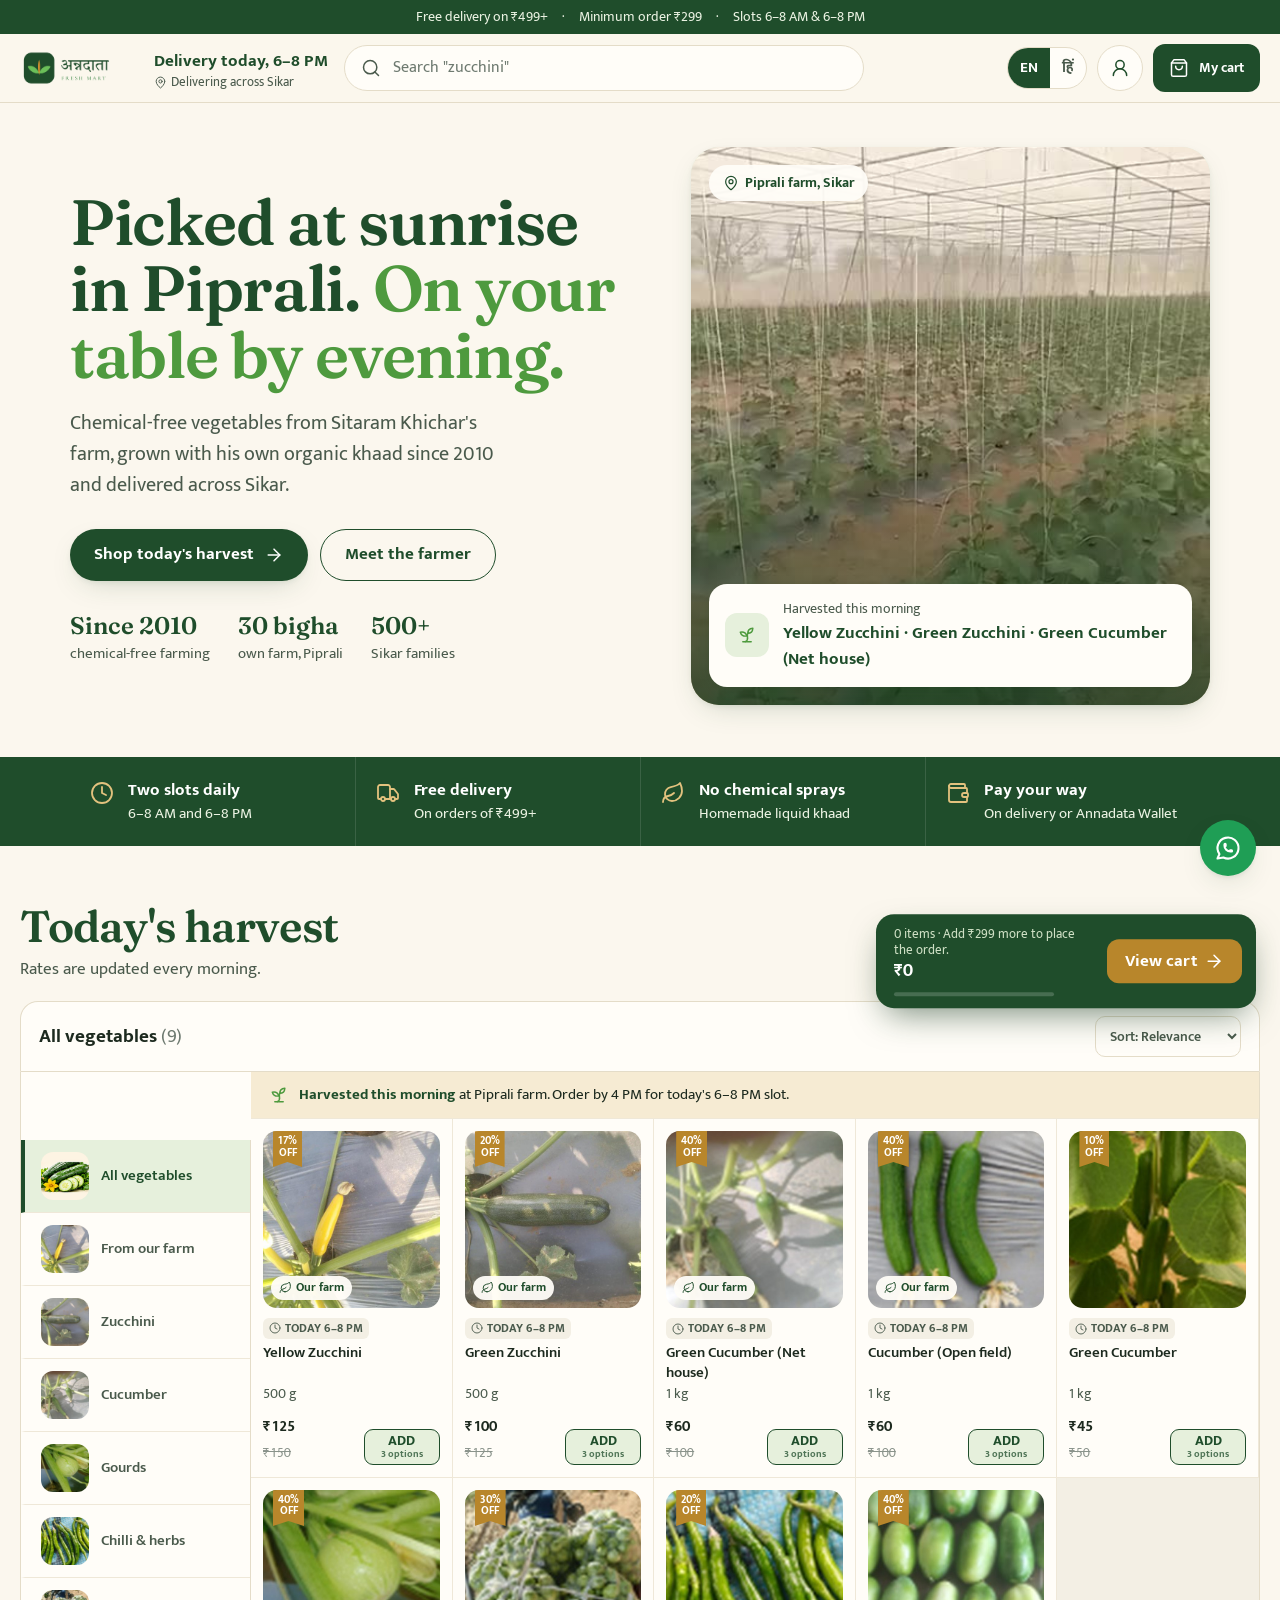
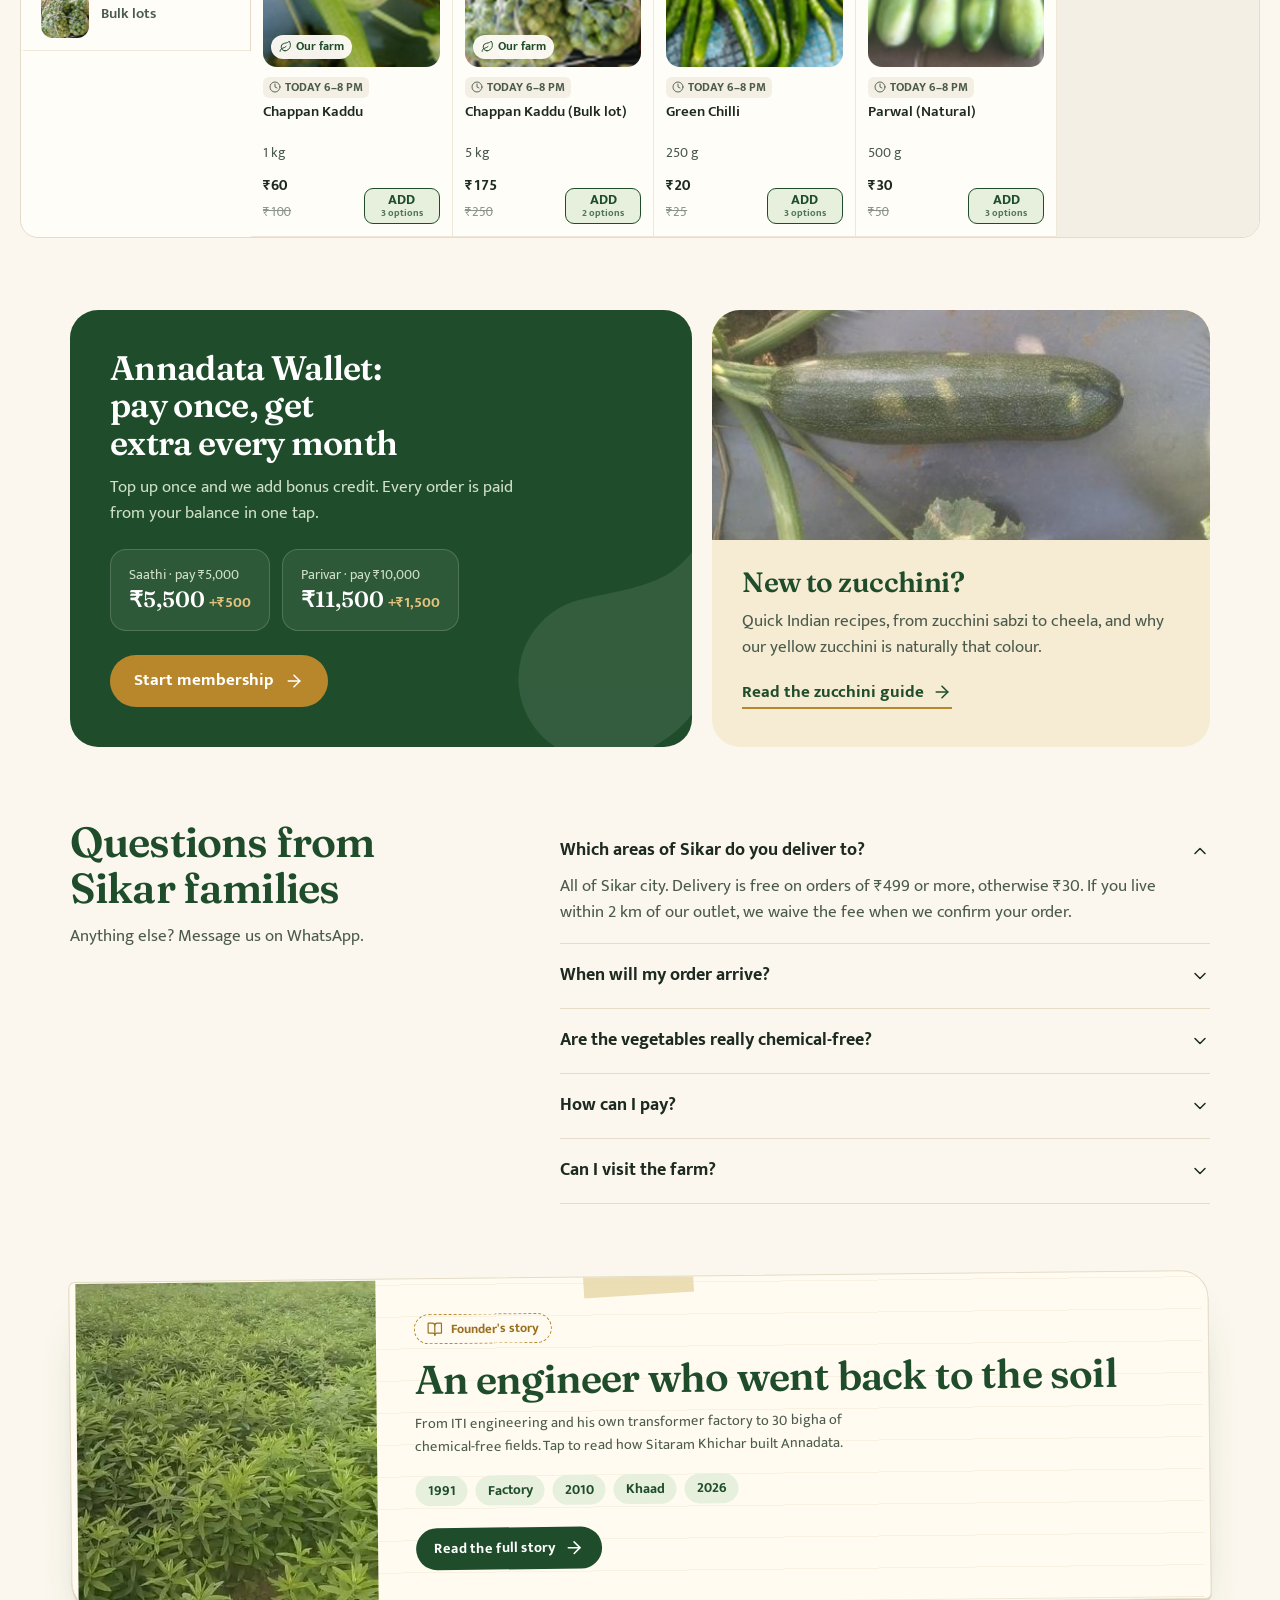
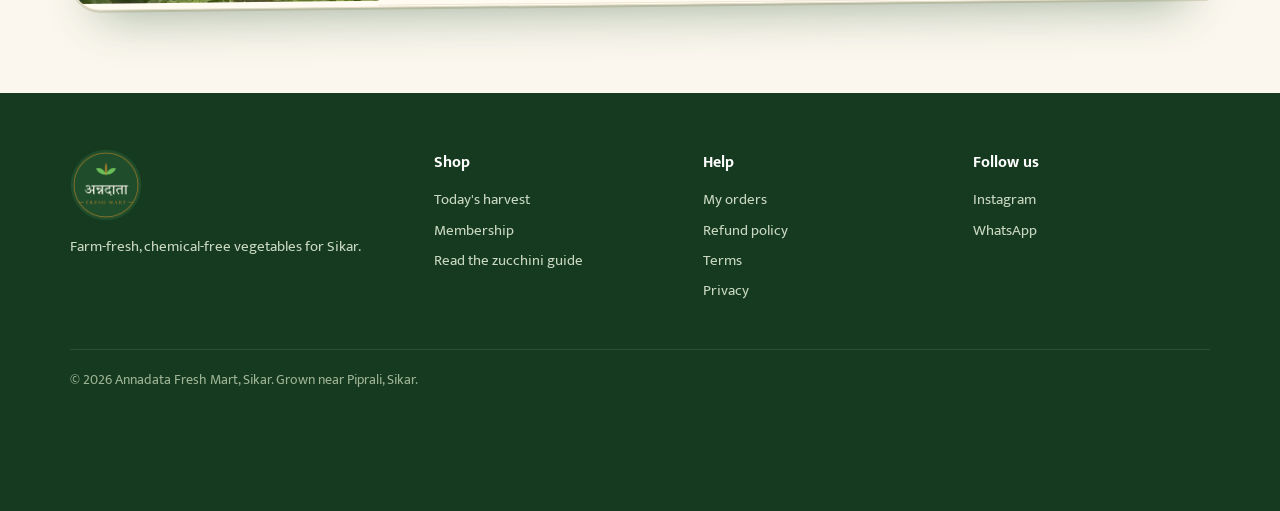
==== index.html @ 2f1b9ed7 "Move website to repo root for GitHub Pages (latest version) Co-Authored-By: Claude Opus 5.5 <noreply" ====
<!doctype html>
<html lang="en">
<head>
<meta charset="utf-8">
<meta name="viewport" content="width=device-width,initial-scale=1,viewport-fit=cover">
<title>Annadata Fresh Mart — Farm-fresh vegetables delivered in Sikar</title>
<meta name="description" content="Chemical-free vegetables from Sitaram Khichar's farm near Piprali, Sikar. Harvested in the morning, delivered to your home in the 6–8 AM or 6–8 PM slot.">
<meta property="og:title" content="Annadata Fresh Mart, Sikar">
<meta property="og:description" content="Farm-fresh, chemical-free vegetables delivered across Sikar.">
<meta property="og:image" content="assets/logo-badge.png">
<link rel="icon" href="assets/icon-192.png">
<link rel="manifest" href="manifest.webmanifest">
<meta name="theme-color" content="#1F4D2B">
<link rel="apple-touch-icon" href="assets/apple-touch-icon.png">
<meta name="apple-mobile-web-app-capable" content="yes">
<meta name="apple-mobile-web-app-title" content="Annadata">
<link rel="preload" href="assets/fonts/mukta-latin-400-normal.woff2" as="font" type="font/woff2" crossorigin>
<link rel="preload" href="assets/fonts/fraunces-latin-600-normal.woff2" as="font" type="font/woff2" crossorigin>
<link rel="stylesheet" href="style.css?v=2">
</head>
<body>
<svg width="0" height="0" style="position:absolute" aria-hidden="true">
  <symbol id="truck" viewBox="0 0 24 24"><path d="M14 18V6a2 2 0 0 0-2-2H4a2 2 0 0 0-2 2v11a1 1 0 0 0 1 1h2"/><path d="M15 18H9"/><path d="M19 18h2a1 1 0 0 0 1-1v-3.65a1 1 0 0 0-.22-.62l-3.48-4.35A1 1 0 0 0 17.52 8H14"/><circle cx="17" cy="18" r="2"/><circle cx="7" cy="18" r="2"/></symbol>
  <symbol id="clock" viewBox="0 0 24 24"><circle cx="12" cy="12" r="10"/><path d="M12 6v6l4 2"/></symbol>
  <symbol id="leaf" viewBox="0 0 24 24"><path d="M11 20A7 7 0 0 1 9.8 6.1C15.5 5 17 4.48 19 2c1 2 2 4.18 2 8 0 5.5-4.78 10-10 10Z"/><path d="M2 21c0-3 1.85-5.36 5.08-6C9.5 14.52 12 13 13 12"/></symbol>
  <symbol id="search" viewBox="0 0 24 24"><circle cx="11" cy="11" r="8"/><path d="m21 21-4.3-4.3"/></symbol>
  <symbol id="user" viewBox="0 0 24 24"><circle cx="12" cy="8" r="5"/><path d="M20 21a8 8 0 0 0-16 0"/></symbol>
  <symbol id="bag" viewBox="0 0 24 24"><path d="M6 2 3 6v14a2 2 0 0 0 2 2h14a2 2 0 0 0 2-2V6l-3-4Z"/><path d="M3 6h18"/><path d="M16 10a4 4 0 0 1-8 0"/></symbol>
  <symbol id="pin" viewBox="0 0 24 24"><path d="M20 10c0 4.99-5.54 10.19-7.4 11.8a1 1 0 0 1-1.2 0C9.54 20.19 4 14.99 4 10a8 8 0 0 1 16 0"/><circle cx="12" cy="10" r="3"/></symbol>
  <symbol id="arrow" viewBox="0 0 24 24"><path d="M5 12h14"/><path d="m12 5 7 7-7 7"/></symbol>
  <symbol id="back" viewBox="0 0 24 24"><path d="m15 18-6-6 6-6"/></symbol>
  <symbol id="wallet" viewBox="0 0 24 24"><path d="M19 7V4a1 1 0 0 0-1-1H5a2 2 0 0 0 0 4h15a1 1 0 0 1 1 1v4h-3a2 2 0 0 0 0 4h3a1 1 0 0 0 1-1v-2a1 1 0 0 0-1-1"/><path d="M3 5v14a2 2 0 0 0 2 2h15a1 1 0 0 0 1-1v-4"/></symbol>
  <symbol id="sprout" viewBox="0 0 24 24"><path d="M7 20h10"/><path d="M10 20c5.5-2.5.8-6.4 3-10"/><path d="M9.5 9.4c1.1.8 1.8 2.2 2.3 3.7-2 .4-3.5.4-4.8-.3-1.2-.6-2.3-1.9-3-4.2 2.8-.5 4.4 0 5.5.8z"/><path d="M14.1 6a7 7 0 0 0-1.1 4c1.9-.1 3.3-.6 4.3-1.4 1-1 1.6-2.3 1.7-4.6-2.7.1-4 1-4.9 2z"/></symbol>
  <symbol id="wa" viewBox="0 0 24 24"><path d="M3 21l1.65-3.8a9 9 0 1 1 3.4 2.9L3 21"/><path d="M9 10a.5.5 0 0 0 1 0V9a.5.5 0 0 0-1 0v1a5 5 0 0 0 5 5h1a.5.5 0 0 0 0-1h-1a.5.5 0 0 0 0 1"/></symbol>
  <symbol id="chev" viewBox="0 0 24 24"><path d="m6 9 6 6 6-6"/></symbol>
  <symbol id="x" viewBox="0 0 24 24"><path d="M18 6 6 18"/><path d="m6 6 12 12"/></symbol>
  <symbol id="check" viewBox="0 0 24 24"><path d="M20 6 9 17l-5-5"/></symbol>
  <symbol id="gift" viewBox="0 0 24 24"><rect x="3" y="8" width="18" height="4" rx="1"/><path d="M12 8v13"/><path d="M19 12v7a2 2 0 0 1-2 2H7a2 2 0 0 1-2-2v-7"/><path d="M7.5 8a2.5 2.5 0 0 1 0-5A4.8 8 0 0 1 12 8a4.8 8 0 0 1 4.5-5 2.5 2.5 0 0 1 0 5"/></symbol>
  <symbol id="download" viewBox="0 0 24 24"><path d="M12 15V3"/><path d="M21 15v4a2 2 0 0 1-2 2H5a2 2 0 0 1-2-2v-4"/><path d="m7 10 5 5 5-5"/></symbol>
  <symbol id="book" viewBox="0 0 24 24"><path d="M12 7v14"/><path d="M3 18a1 1 0 0 1-1-1V4a1 1 0 0 1 1-1h5a4 4 0 0 1 4 4 4 4 0 0 1 4-4h5a1 1 0 0 1 1 1v13a1 1 0 0 1-1 1h-6a3 3 0 0 0-3 3 3 3 0 0 0-3-3z"/></symbol>
  <symbol id="mail" viewBox="0 0 24 24"><rect x="2" y="4" width="20" height="16" rx="2"/><path d="m22 7-8.97 5.7a1.94 1.94 0 0 1-2.06 0L2 7"/></symbol>
</svg>

<div class="top"><div class="wrap"><span data-t="topFree"></span><span class="hide-m">·</span><span class="hide-m" data-t="topMin"></span><span>·</span><span data-t="topSlots"></span></div></div>

<header class="hdr"><div class="wrap">
  <a class="logo" href="#top" aria-label="Annadata Fresh Mart home"><img src="assets/logo-h.png" alt="Annadata Fresh Mart" width="118" height="42"></a>
  <div class="del"><b id="nextSlot">&nbsp;</b><small><svg class="i" style="width:13px;height:13px"><use href="#pin"/></svg><span data-t="city"></span></small></div>
  <label class="search"><svg class="i"><use href="#search"/></svg><span class="sr" data-t="searchLabel"></span><input type="search" class="q-in" data-ph="searchPh" autocomplete="off"></label>
  <div class="hd-r">
    <button class="install" id="installBtn" type="button"><svg class="i" style="width:16px;height:16px"><use href="#download"/></svg><span data-t="install"></span></button>
    <div class="lang" role="group" aria-label="Language"><button type="button" data-lang="en" aria-pressed="true">EN</button><button type="button" data-lang="hi" aria-pressed="false">हिं</button></div>
    <button class="ic" type="button" id="accBtn" aria-label="My account"><svg class="i"><use href="#user"/></svg><span class="dot" id="accDot" hidden></span></button>
    <button class="cartbtn" type="button" data-open-cart><svg class="i"><use href="#bag"/></svg><span id="cartBtnTxt"></span></button>
  </div>
</div>
<div class="msearch"><label class="search"><svg class="i"><use href="#search"/></svg><span class="sr" data-t="searchLabel"></span><input type="search" class="q-in" data-ph="searchPh" autocomplete="off"></label></div>
</header>

<main id="top">
<section class="hero"><div class="wrap">
  <div>
    <h1 data-t-html="heroTitle"></h1>
    <p class="lead" data-t="heroLead"></p>
    <div class="cta">
      <a class="btn btn-p" href="#shop"><span data-t="heroShop"></span><svg class="i"><use href="#arrow"/></svg></a>
      <button class="btn btn-o" type="button" data-open-story data-t="heroFarmer"></button>
    </div>
    <div class="facts">
      <div><b data-t="f1b"></b><span data-t="f1"></span></div>
      <div><b data-t="f2b"></b><span data-t="f2"></span></div>
      <div><b data-t="f3b"></b><span data-t="f3"></span></div>
    </div>
  </div>
  <div class="photo">
    <img src="assets/clip-polyhouse.jpg" alt="Cucumber net house at the Annadata farm near Piprali" width="480" height="858" fetchpriority="high">
    <span class="pin"><svg class="i" style="width:16px;height:16px"><use href="#pin"/></svg><span data-t="farmPin"></span></span>
    <div class="harvest"><span class="hd"><svg class="i"><use href="#sprout"/></svg></span><div><small data-t="harvestSmall"></small><strong id="harvestList"></strong></div></div>
  </div>
</div></section>

<section class="band" aria-label="Delivery promise"><div class="wrap">
  <div class="b"><svg class="i"><use href="#clock"/></svg><span><b data-t="b1b"></b><span data-t="b1"></span></span></div>
  <div class="b"><svg class="i"><use href="#truck"/></svg><span><b data-t="b2b"></b><span data-t="b2"></span></span></div>
  <div class="b"><svg class="i"><use href="#leaf"/></svg><span><b data-t="b3b"></b><span data-t="b3"></span></span></div>
  <div class="b"><svg class="i"><use href="#wallet"/></svg><span><b data-t="b4b"></b><span data-t="b4"></span></span></div>
</div></section>

<section class="shop" id="shop"><div class="shopw">
  <div class="sh-head"><div><h2 data-t="shopTitle"></h2><p data-t="shopSub"></p></div></div>
  <div class="bc"><h3><span id="catTitle" style="color:var(--ink);font-weight:700"></span> <span id="catCount"></span></h3>
    <select class="sortsel" id="sortSel" aria-label="Sort"><option value="rel" data-t="sortRel"></option><option value="low" data-t="sortLow"></option><option value="high" data-t="sortHigh"></option><option value="off" data-t="sortOff"></option></select></div>
  <div class="layout">
    <nav class="side" id="cats" aria-label="Categories"></nav>
    <div class="pgrid" id="grid" aria-live="polite"></div>
  </div>
</div></section>

<section class="duo"><div class="wrap">
  <div class="mem" id="membership">
    <svg class="leafbg" viewBox="0 0 24 24" fill="#fff" aria-hidden="true"><path d="M11 20A7 7 0 0 1 9.8 6.1C15.5 5 17 4.48 19 2c1 2 2 4.18 2 8 0 5.5-4.78 10-10 10Z"/></svg>
    <h2 data-t="memTitle"></h2>
    <p data-t="memText"></p>
    <div class="plans">
      <div class="plan"><small data-t="p1s"></small><b class="num">₹5,500</b> <em>+₹500</em></div>
      <div class="plan"><small data-t="p2s"></small><b class="num">₹11,500</b> <em>+₹1,500</em></div>
    </div>
    <button class="btn btn-g" type="button" data-open-member><span data-t="memBtn"></span><svg class="i"><use href="#arrow"/></svg></button>
  </div>
  <div class="guide">
    <img src="assets/zucchini-green.jpg" alt="" loading="lazy" width="480" height="480">
    <div><h2 data-t="gTitle"></h2><p data-t="gText"></p><a class="lnk" href="zucchini.html"><span data-t="gLink"></span><svg class="i"><use href="#arrow"/></svg></a></div>
  </div>
</div></section>

<section class="faq"><div class="wrap">
  <div><h2 data-t="faqTitle"></h2><p class="lead" data-t="faqSub"></p></div>
  <div id="faqList"></div>
</div></section>

<section class="founder"><div class="wrap">
  <button class="pamph" type="button" data-open-story aria-label="Read the story of Sitaram Khichar">
    <span class="tape" aria-hidden="true"></span>
    <span class="ph"><img src="assets/clip-field.jpg" alt="" loading="lazy" width="480" height="860"></span>
    <span class="tx">
      <span class="stamp"><svg class="i" style="width:16px;height:16px"><use href="#book"/></svg><span data-t="pStamp"></span></span>
      <h2 data-t="pTitle"></h2>
      <p data-t="pText"></p>
      <span class="yrs"><span>1991</span><span data-t="pY2"></span><span>2010</span><span data-t="pY4"></span><span>2026</span></span>
      <span class="tap"><span data-t="pTap"></span><svg class="i"><use href="#arrow"/></svg></span>
    </span>
  </button>
</div></section>
</main>

<footer><div class="wrap">
  <div class="fb"><img src="assets/logo-badge.png" alt="Annadata Fresh Mart" loading="lazy" width="72" height="72"><p data-t="footTag"></p></div>
  <div><h4 data-t="fShop"></h4><ul><li><a href="#shop" data-t="fHarvest"></a></li><li><a href="#" data-open-member data-t="fMember"></a></li><li><a href="zucchini.html" data-t="gLink"></a></li></ul></div>
  <div><h4 data-t="fHelp"></h4><ul><li><a href="#" data-open-orders data-t="fOrders"></a></li><li><a href="refund.html" data-t="fRefund"></a></li><li><a href="terms.html" data-t="fTerms"></a></li><li><a href="privacy.html" data-t="fPrivacy"></a></li></ul></div>
  <div><h4 data-t="fFollow"></h4><ul id="socialList"></ul></div>
  <p class="copy">© 2026 Annadata Fresh Mart, Sikar. <span data-t="fCopy"></span></p>
</div></footer>

<a class="wa" id="waFab" href="#" target="_blank" rel="noopener" aria-label="WhatsApp us"><svg class="i" style="width:28px;height:28px"><use href="#wa"/></svg></a>
<div class="mbar" id="mbar"><div style="min-width:0"><small id="mbarSmall"></small><b class="num" id="mbarTotal"></b><div class="prog"><i id="mbarProg"></i></div></div><button class="go" type="button" data-open-cart><span data-t="viewCart"></span><svg class="i"><use href="#arrow"/></svg></button></div>

<div class="ov" id="ov"></div>

<aside class="drawer" id="cartDrawer" aria-hidden="true" aria-labelledby="cartTitle" role="dialog">
  <div class="dh"><button class="x" type="button" id="cartBack" hidden aria-label="Back"><svg class="i"><use href="#back"/></svg></button><h3 id="cartTitle"></h3><button class="x" type="button" data-close aria-label="Close"><svg class="i"><use href="#x"/></svg></button></div>
  <div class="db" id="cartBody"></div>
  <div class="df" id="cartFoot"></div>
</aside>

<aside class="drawer" id="accDrawer" aria-hidden="true" aria-labelledby="accTitle" role="dialog">
  <div class="dh"><h3 id="accTitle" data-t="myAccount"></h3><button class="x" type="button" data-close aria-label="Close"><svg class="i"><use href="#x"/></svg></button></div>
  <div class="db" id="accBody"></div>
</aside>

<div class="sheet" id="optSheet" role="dialog" aria-modal="true" aria-labelledby="optTitle"><button class="x" type="button" data-close aria-label="Close"><svg class="i"><use href="#x"/></svg></button><h4 id="optTitle"></h4><p class="sub" id="optSub"></p><div id="optList"></div></div>

<div class="modal" id="loginModal" role="dialog" aria-modal="true" aria-labelledby="loginTitle"><div class="card">
  <button class="x" type="button" data-close aria-label="Close"><svg class="i"><use href="#x"/></svg></button>
  <div id="loginBody"></div>
</div></div>

<section class="story" id="story" aria-hidden="true" role="dialog" aria-label="Story of Sitaram Khichar">
  <div class="story-top"><img src="assets/logo-h.png" alt="Annadata Fresh Mart"><button class="x" type="button" data-close-story aria-label="Close story"><svg class="i"><use href="#x"/></svg></button></div>
  <div class="story-hero">
    <video id="storyVid" muted loop playsinline preload="none" poster="assets/clip-field.jpg"><source src="assets/clip-field.mp4" type="video/mp4"></video>
    <div class="cap"><h2 data-t="sTitle"></h2><p data-t="sLead"></p></div>
  </div>
  <div class="story-body">
    <p data-t="sIntro"></p>
    <ol class="tl" id="timeline"></ol>
    <div class="story-gal"><img src="assets/clip-polyhouse.jpg" alt="Net house with cucumber vines" loading="lazy"><img src="assets/clip-seedlings.jpg" alt="Seedlings at the farm" loading="lazy"></div>
    <div class="cta"><button class="btn btn-p" type="button" data-close-story data-goto-shop><span data-t="sShop"></span><svg class="i"><use href="#arrow"/></svg></button><a class="btn btn-o" id="mapLink" href="#" target="_blank" rel="noopener" data-t="sMap"></a></div>
  </div>
</section>

<div class="toast" id="toast" role="status" aria-live="polite"></div>

<script src="assets/supabase.js"></script>
<script src="config.js?v=2"></script>
<script src="app.js?v=2"></script>
<script>if("serviceWorker" in navigator){addEventListener("load",()=>navigator.serviceWorker.register("sw.js").catch(()=>{}))}</script>
</body>
</html>
---- style.css ----
/* Annadata Fresh Mart — site styles */
@font-face{font-family:Fraunces;font-weight:500;font-display:swap;src:url(assets/fonts/fraunces-latin-500-normal.woff2) format("woff2")}
@font-face{font-family:Fraunces;font-weight:600;font-display:swap;src:url(assets/fonts/fraunces-latin-600-normal.woff2) format("woff2")}
@font-face{font-family:Mukta;font-weight:400;font-display:swap;src:url(assets/fonts/mukta-latin-400-normal.woff2) format("woff2")}
@font-face{font-family:Mukta;font-weight:600;font-display:swap;src:url(assets/fonts/mukta-latin-600-normal.woff2) format("woff2")}
@font-face{font-family:Mukta;font-weight:700;font-display:swap;src:url(assets/fonts/mukta-latin-700-normal.woff2) format("woff2")}
@font-face{font-family:Mukta;font-weight:400;font-display:swap;src:url(assets/fonts/mukta-devanagari-400-normal.woff2) format("woff2");unicode-range:U+0900-097F,U+1CD0-1CF9,U+200C-200D,U+20A8,U+20B9,U+25CC,U+A830-A839,U+A8E0-A8FF}
@font-face{font-family:Mukta;font-weight:600;font-display:swap;src:url(assets/fonts/mukta-devanagari-600-normal.woff2) format("woff2");unicode-range:U+0900-097F,U+1CD0-1CF9,U+200C-200D,U+20A8,U+20B9,U+25CC,U+A830-A839,U+A8E0-A8FF}
@font-face{font-family:Mukta;font-weight:700;font-display:swap;src:url(assets/fonts/mukta-devanagari-700-normal.woff2) format("woff2");unicode-range:U+0900-097F,U+1CD0-1CF9,U+200C-200D,U+20A8,U+20B9,U+25CC,U+A830-A839,U+A8E0-A8FF}

:root{
  --forest:#1F4D2B;--forest-2:#163a20;--leaf:#4E9A3E;--leaf-soft:#E6F0DC;
  --gold:#B8862B;--gold-d:#9A6F1F;--gold-soft:#F6EBD3;--cream:#FBF7EE;--paper:#FFFDF8;--sand:#F3EFE4;
  --ink:#1D2A1F;--ink-2:#4A5A4C;--ink-3:#6E7A70;--line:#E4DCC8;--line-2:#EFE8D8;--red:#B23A2A;
  --r:18px;--sh:0 10px 30px -12px rgba(31,77,43,.25),0 2px 6px -2px rgba(31,77,43,.12);
  --ease:cubic-bezier(.2,.8,.2,1);--hdr:68px;
}
*{box-sizing:border-box;margin:0}
html{scroll-behavior:smooth;-webkit-text-size-adjust:100%}
body{font:400 17px/1.55 Mukta,system-ui,sans-serif;color:var(--ink);background:var(--cream);-webkit-font-smoothing:antialiased;overflow-x:hidden}
body.lock{overflow:hidden}
::selection{background:var(--gold-soft);color:var(--forest)}
img,video{display:block;max-width:100%}
a{color:inherit;text-decoration:none}
button{font:inherit;cursor:pointer;border:0;background:none;color:inherit}
button:disabled{cursor:not-allowed}
input,textarea{font:inherit;color:inherit}
:focus-visible{outline:3px solid var(--gold);outline-offset:3px;border-radius:8px}
.wrap{max-width:1180px;margin:0 auto;padding:0 20px}
h1,h2,h3{font-family:Fraunces,Georgia,serif;font-weight:600;color:var(--forest);letter-spacing:-.02em;text-wrap:balance}
svg.i{width:20px;height:20px;stroke:currentColor;fill:none;stroke-width:1.8;stroke-linecap:round;stroke-linejoin:round;flex:none}
[hidden]{display:none!important}
.sr{position:absolute;width:1px;height:1px;overflow:hidden;clip:rect(0 0 0 0);white-space:nowrap}
.num{font-variant-numeric:tabular-nums}

/* ---------- buttons ---------- */
.btn{display:inline-flex;align-items:center;justify-content:center;gap:10px;min-height:52px;padding:0 24px;border-radius:999px;font-weight:700;font-size:16.5px;transition:transform .2s var(--ease),box-shadow .2s,background .2s}
.btn:hover{transform:translateY(-1px)}
.btn:active{transform:translateY(0) scale(.98)}
.btn-p{background:var(--forest);color:#fff;box-shadow:var(--sh)}
.btn-p:hover{background:var(--forest-2)}
.btn-g{background:var(--gold);color:#fff}
.btn-g:hover{background:var(--gold-d)}
.btn-o{border:1.5px solid var(--forest);color:var(--forest);background:transparent}
.btn-w{background:#fff;color:var(--forest);border:1px solid var(--line)}
.btn-block{width:100%}
.btn[disabled]{opacity:.55;transform:none}
.btn .spin{width:18px;height:18px;border:2.5px solid currentColor;border-right-color:transparent;border-radius:50%;animation:spin .7s linear infinite}
@keyframes spin{to{transform:rotate(360deg)}}

/* ---------- top strip & header ---------- */
.top{background:var(--forest);color:#EAF2E2;font-size:14px}
.top .wrap{display:flex;gap:14px;justify-content:center;align-items:center;min-height:34px;text-align:center}
.top b{color:#fff;font-weight:700}
header.hdr{position:sticky;top:0;z-index:30;background:rgba(251,247,238,.95);backdrop-filter:saturate(1.2) blur(10px);-webkit-backdrop-filter:blur(10px);border-bottom:1px solid var(--line)}
.hdr .wrap{max-width:1280px;display:flex;align-items:center;gap:16px;height:var(--hdr)}
.logo img{height:42px;width:auto}
.del{line-height:1.15;min-width:0}
.del b{display:block;font:700 17px Mukta;color:var(--forest);white-space:nowrap}
.del small{color:var(--ink-2);font-size:13px;display:flex;align-items:center;gap:4px;white-space:nowrap}
.search{flex:1;display:flex;align-items:center;gap:10px;height:46px;padding:0 16px;border-radius:999px;background:var(--paper);border:1px solid var(--line);color:var(--ink-2);max-width:520px;transition:border-color .2s,box-shadow .2s}
.search:focus-within{border-color:var(--forest);box-shadow:0 0 0 3px rgba(31,77,43,.12)}
.search input{flex:1;border:0;background:transparent;outline:0;font-size:16px;min-width:0;color:var(--ink)}
.search input::placeholder{color:var(--ink-3)}
.hd-r{margin-left:auto;display:flex;gap:10px;align-items:center}
.lang{display:flex;border:1px solid var(--line);border-radius:999px;overflow:hidden;font-weight:700;font-size:15px;background:var(--paper)}
.lang button{padding:8px 12px;color:var(--ink-2)}
.lang button[aria-pressed=true]{background:var(--forest);color:#fff}
.ic{width:46px;height:46px;border-radius:999px;display:grid;place-items:center;border:1px solid var(--line);background:var(--paper);color:var(--forest);position:relative;flex:none}
.ic .dot{position:absolute;top:6px;right:6px;width:10px;height:10px;border-radius:9px;background:var(--leaf);border:2px solid var(--paper)}
.cartbtn{display:flex;align-items:center;gap:10px;height:48px;padding:0 16px;border-radius:12px;background:var(--forest);color:#fff;font-weight:700;line-height:1.1;font-size:14px;transition:background .2s}
.cartbtn:hover{background:var(--forest-2)}
.cartbtn small{display:block;font-weight:600;font-size:13px;opacity:.85}
.install{display:none;height:40px;padding:0 14px;border-radius:999px;border:1.5px solid var(--forest);color:var(--forest);font-weight:700;font-size:14px;white-space:nowrap}
.install.show{display:inline-flex;align-items:center;gap:6px}
.msearch{display:none}

/* ---------- hero ---------- */
.hero{padding:44px 0 52px}
.hero .wrap{display:grid;grid-template-columns:1.05fr .95fr;gap:48px;align-items:center}
.hero h1{font-size:clamp(38px,5.2vw,64px);line-height:1.04}
.hero h1 em{font-style:normal;color:var(--leaf)}
.hero .lead{font-size:20px;color:var(--ink-2);margin:20px 0 28px;max-width:36ch}
.cta{display:flex;gap:12px;flex-wrap:wrap}
.facts{display:flex;gap:28px;margin-top:32px;flex-wrap:wrap}
.facts div{font-size:15px;color:var(--ink-2);line-height:1.3}
.facts b{display:block;font:600 24px/1.1 Fraunces,serif;color:var(--forest);margin-bottom:4px}
.photo{position:relative;border-radius:28px;overflow:hidden;aspect-ratio:4/4.3;box-shadow:var(--sh);background:var(--leaf-soft)}
.photo img,.photo video{width:100%;height:100%;object-fit:cover}
.photo::after{content:"";position:absolute;inset:0;background:linear-gradient(180deg,transparent 45%,rgba(22,58,32,.72));pointer-events:none}
.harvest{position:absolute;left:18px;right:18px;bottom:18px;z-index:2;background:var(--paper);border-radius:var(--r);padding:14px 16px;display:flex;gap:14px;align-items:center;box-shadow:var(--sh)}
.harvest .hd{width:44px;height:44px;border-radius:12px;background:var(--leaf-soft);display:grid;place-items:center;color:var(--leaf);flex:none}
.harvest small{display:block;color:var(--ink-2);font-size:14px}
.harvest strong{font-size:17px;color:var(--forest);line-height:1.3}
.pin{position:absolute;top:18px;left:18px;z-index:2;display:flex;align-items:center;gap:6px;background:rgba(255,253,248,.94);border-radius:999px;padding:7px 14px;font-weight:700;font-size:14px;color:var(--forest)}

/* ---------- promise band ---------- */
.band{background:var(--forest);color:#EAF2E2}
.band .wrap{display:grid;grid-template-columns:repeat(4,1fr)}
.band .b{padding:22px 20px;display:flex;gap:14px;align-items:flex-start;border-left:1px solid rgba(255,255,255,.12);font-size:15px;line-height:1.35}
.band .b:first-child{border-left:0}
.band b{display:block;color:#fff;font-size:17px;margin-bottom:2px}
.band svg{color:#E3C27E;width:24px;height:24px;margin-top:2px}

/* ---------- shop (Blinkit-style) ---------- */
.shop{padding:56px 0 64px}
.shopw{max-width:1280px;margin:0 auto;padding:0 20px}
.sh-head{display:flex;align-items:end;justify-content:space-between;gap:16px;margin-bottom:18px}
.sh-head h2{font-size:clamp(30px,3.6vw,44px);line-height:1.1}
.sh-head p{color:var(--ink-2);margin-top:6px}
.bc{display:flex;align-items:center;justify-content:space-between;padding:14px 18px;border:1px solid var(--line);border-bottom:0;border-radius:18px 18px 0 0;background:var(--paper)}
.bc h3{font:700 19px Mukta;color:var(--ink);letter-spacing:0}
.bc h3 span{color:var(--ink-3);font-weight:400}
.sortsel{border:1px solid var(--line);border-radius:10px;padding:7px 10px;font:600 14px Mukta;color:var(--ink-2);background:var(--paper)}
.layout{display:grid;grid-template-columns:230px 1fr;background:var(--paper);border:1px solid var(--line);border-radius:0 0 18px 18px;overflow:hidden}
.side{border-right:1px solid var(--line);position:sticky;top:var(--hdr);align-self:start;max-height:calc(100vh - var(--hdr));overflow:auto;scrollbar-width:thin}
.cat{display:flex;align-items:center;gap:12px;padding:12px 16px;border-left:4px solid transparent;font-size:15px;color:var(--ink-2);font-weight:600;border-bottom:1px solid var(--line-2);width:100%;text-align:left;transition:background .2s}
.cat:hover{background:#F8F4EA}
.cat img{width:48px;height:48px;border-radius:12px;object-fit:cover;background:var(--leaf-soft);flex:none}
.cat[aria-current=true]{background:var(--leaf-soft);border-left-color:var(--forest);color:var(--forest)}
.pgrid{display:grid;grid-template-columns:repeat(5,minmax(0,1fr));align-content:start;background:var(--sand);min-height:420px}
.note{grid-column:1/-1;background:var(--gold-soft);padding:12px 18px;font-size:14.5px;color:var(--ink);display:flex;gap:10px;align-items:center;border-bottom:1px solid var(--line-2)}
.note b{color:var(--forest)}
.pc{background:var(--paper);border-right:1px solid var(--line-2);border-bottom:1px solid var(--line-2);padding:12px;display:flex;flex-direction:column;position:relative;min-width:0}
.pc .pim{position:relative;aspect-ratio:1/1;border-radius:14px;overflow:hidden;background:var(--sand)}
.pc .pim img{width:100%;height:100%;object-fit:cover;transition:transform .5s var(--ease)}
.pc:hover .pim img{transform:scale(1.04)}
.rib{position:absolute;top:0;left:10px;background:var(--gold);color:#fff;font:800 11px/1.05 Mukta;text-align:center;padding:5px 5px 8px;clip-path:polygon(0 0,100% 0,100% 100%,50% 86%,0 100%)}
.farm{position:absolute;bottom:8px;left:8px;background:rgba(255,253,248,.95);color:var(--forest);font-weight:700;font-size:11.5px;padding:3px 8px;border-radius:99px;display:flex;align-items:center;gap:4px}
.farm svg{width:13px;height:13px}
.eta{display:inline-flex;align-items:center;gap:4px;margin:10px 0 4px;background:var(--sand);border-radius:6px;padding:2px 6px;font-size:11.5px;font-weight:700;color:var(--ink-2);align-self:flex-start;text-transform:uppercase}
.eta svg{width:12px;height:12px}
.pc h4{font:600 15px/1.3 Mukta;color:var(--ink);min-height:39px;display:-webkit-box;-webkit-line-clamp:2;-webkit-box-orient:vertical;overflow:hidden}
.pc .q{font-size:13.5px;color:var(--ink-2);margin:2px 0 10px}
.pf{display:flex;align-items:end;justify-content:space-between;gap:6px;margin-top:auto}
.pf b{display:block;font-size:15px;color:var(--ink)}
.pf s{font-size:13px;color:#8A938B}
.addb{min-width:76px;min-height:36px;padding:3px 6px;border:1.5px solid var(--forest);color:var(--forest);background:var(--leaf-soft);border-radius:9px;font-weight:800;font-size:14px;display:flex;flex-direction:column;align-items:center;justify-content:center;line-height:1.05;transition:background .15s,transform .15s}
.addb:hover{background:#d8e8cb}
.addb:active{transform:scale(.96)}
.addb small{font-size:10px;font-weight:700;opacity:.75}
.stp{min-width:76px;height:36px;border-radius:9px;background:var(--forest);color:#fff;font-weight:800;display:flex;align-items:center;justify-content:space-between;font-size:15px;overflow:hidden}
.stp button{width:26px;height:36px;font-size:18px;color:#fff;display:grid;place-items:center}
.stp button:hover{background:rgba(255,255,255,.12)}
.stp span{min-width:18px;text-align:center}
.pc.so{opacity:.6}
.pc.so .addb{border-color:#CFC8B6;color:var(--ink-2);background:var(--sand)}
.empty-s{grid-column:1/-1;padding:60px 20px;text-align:center;color:var(--ink-2);background:var(--paper)}
.skel .pim,.skel h4,.skel .q{background:linear-gradient(90deg,#efe9dc,#f7f3ea,#efe9dc);background-size:200% 100%;animation:sk 1.2s infinite;border-radius:8px;color:transparent}
@keyframes sk{to{background-position:-200% 0}}

/* ---------- wallet + guide ---------- */
.duo{padding:8px 0 72px}
.duo .wrap{display:grid;grid-template-columns:1.25fr 1fr;gap:20px}
.mem{background:var(--forest);color:#EAF2E2;border-radius:28px;padding:40px;position:relative;overflow:hidden}
.mem h2{color:#fff;font-size:34px;line-height:1.1;max-width:15ch}
.mem p{margin:12px 0 22px;max-width:42ch;color:#CFE0C5}
.plans{display:flex;gap:12px;flex-wrap:wrap;margin-bottom:24px}
.plan{background:rgba(255,255,255,.07);border:1px solid rgba(255,255,255,.16);border-radius:16px;padding:14px 18px;min-width:160px}
.plan small{display:block;color:#CFE0C5;font-size:14px}
.plan b{font:600 22px Fraunces,serif;color:#fff}
.plan em{font-style:normal;color:#E3C27E;font-weight:700;font-size:15px}
.leafbg{position:absolute;right:-60px;bottom:-60px;width:280px;opacity:.09;pointer-events:none}
.guide{background:var(--gold-soft);border-radius:28px;overflow:hidden;display:grid;grid-template-rows:auto 1fr}
.guide img{height:230px;width:100%;object-fit:cover}
.guide div{padding:26px 30px}
.guide h2{font-size:28px;line-height:1.15}
.guide p{color:var(--ink-2);margin:10px 0 18px}
.lnk{display:inline-flex;align-items:center;gap:8px;font-weight:700;color:var(--forest);border-bottom:2px solid var(--gold);padding-bottom:2px}

/* ---------- faq ---------- */
.faq{padding:0 0 72px}
.faq .wrap{display:grid;grid-template-columns:.8fr 1.2fr;gap:56px}
.faq h2{font-size:clamp(30px,3.4vw,42px);line-height:1.1}
.faq .lead{color:var(--ink-2);margin-top:12px}
details{border-bottom:1px solid var(--line);padding:18px 0}
summary{list-style:none;display:flex;justify-content:space-between;align-items:center;gap:12px;font-weight:700;font-size:18px;cursor:pointer;color:var(--ink)}
summary::-webkit-details-marker{display:none}
summary svg{transition:transform .25s var(--ease)}
details[open] summary svg{transform:rotate(180deg)}
details p{color:var(--ink-2);margin-top:8px;max-width:62ch}

/* ---------- founder pamphlet ---------- */
.founder{padding:0 0 88px}
.pamph{display:grid;grid-template-columns:300px 1fr;gap:0;width:100%;text-align:left;background:#FFFBF0;border-radius:6px 28px 6px 28px;overflow:hidden;box-shadow:0 30px 50px -28px rgba(31,77,43,.45),0 2px 0 var(--line);border:1px solid var(--line);position:relative;transform:rotate(-.6deg);transition:transform .35s var(--ease),box-shadow .35s}
.pamph:hover{transform:rotate(0) translateY(-3px);box-shadow:0 36px 60px -26px rgba(31,77,43,.5)}
.pamph .ph{position:relative;min-height:320px}
.pamph .ph img{position:absolute;inset:0;width:100%;height:100%;object-fit:cover}
.pamph .ph,.pamph .tx{display:block}
.pamph .tx{padding:34px 38px;background:repeating-linear-gradient(0deg,transparent 0 31px,rgba(184,134,43,.08) 31px 32px)}
.pamph .stamp{display:inline-flex;align-items:center;gap:8px;border:1.5px dashed var(--gold);color:var(--gold-d);border-radius:999px;padding:4px 12px;font-weight:700;font-size:13px;margin-bottom:14px}
.pamph h2{display:block;font-size:clamp(28px,3.2vw,40px);line-height:1.08}
.pamph p{display:block;color:var(--ink-2);margin:12px 0 18px;max-width:52ch}
.pamph .yrs{display:flex;flex-wrap:wrap;gap:8px;margin-bottom:22px}
.pamph .yrs span{background:var(--leaf-soft);color:var(--forest);font-weight:700;font-size:14px;padding:4px 12px;border-radius:999px}
.pamph .tap{display:inline-flex;align-items:center;gap:8px;font-weight:700;color:#fff;background:var(--forest);border-radius:999px;padding:10px 18px}
.pamph .tape{position:absolute;top:-8px;left:50%;width:110px;height:26px;background:rgba(230,212,160,.75);transform:translateX(-50%) rotate(-3deg)}

/* ---------- footer ---------- */
footer{background:var(--forest-2);color:#C9D8C0;padding:56px 0 120px;font-size:15px}
footer .wrap{display:grid;grid-template-columns:1.4fr 1fr 1fr 1fr;gap:32px}
footer h4{color:#fff;font:700 16px Mukta;margin-bottom:12px}
footer ul{padding:0;list-style:none}
footer li{margin:7px 0}
footer a:hover{color:#fff;text-decoration:underline;text-underline-offset:3px}
.fb img{height:72px;width:72px;margin-bottom:14px;border-radius:14px}
.copy{grid-column:1/-1;border-top:1px solid rgba(255,255,255,.1);padding-top:20px;margin-top:8px;font-size:13.5px;color:#9DB394}

/* ---------- floating cart bar + WhatsApp ---------- */
.mbar{position:fixed;left:12px;right:12px;bottom:12px;z-index:35;background:var(--forest);color:#fff;border-radius:18px;display:flex;align-items:center;justify-content:space-between;gap:12px;padding:12px 14px 12px 18px;box-shadow:0 14px 34px -10px rgba(22,58,32,.6);transform:translateY(140%);transition:transform .35s var(--ease)}
.mbar.show{transform:none}
.mbar small{display:block;color:#CFE0C5;font-size:13px;line-height:1.25}
.mbar b{font-size:18px}
.mbar .go{background:var(--gold);min-height:44px;padding:0 18px;border-radius:12px;font-weight:700;display:flex;align-items:center;gap:6px;color:#fff;white-space:nowrap}
.prog{height:4px;background:rgba(255,255,255,.18);border-radius:9px;margin-top:6px;width:160px;max-width:100%;overflow:hidden}
.prog i{display:block;height:100%;width:0;background:#E3C27E;transition:width .4s var(--ease)}
.wa{position:fixed;right:24px;bottom:24px;width:56px;height:56px;border-radius:999px;background:#1F9E55;display:grid;place-items:center;color:#fff;box-shadow:var(--sh);z-index:34;transition:bottom .35s var(--ease)}
body.has-cart .wa{bottom:110px}

/* ---------- overlays: drawer, sheet, modal ---------- */
.ov{position:fixed;inset:0;background:rgba(15,25,17,.5);z-index:50;opacity:0;pointer-events:none;transition:opacity .25s}
.ov.open{opacity:1;pointer-events:auto}
.drawer{visibility:hidden;position:fixed;top:0;right:0;bottom:0;width:min(440px,100%);background:var(--cream);z-index:51;transform:translateX(100%);transition:transform .35s var(--ease),visibility 0s .35s;display:flex;flex-direction:column;box-shadow:-20px 0 40px -20px rgba(0,0,0,.3)}
.drawer.open{transform:none;visibility:visible;transition:transform .35s var(--ease)}
.dh{display:flex;align-items:center;justify-content:space-between;gap:10px;padding:16px 18px;background:var(--paper);border-bottom:1px solid var(--line)}
.dh h3{font:700 19px Mukta;color:var(--ink);letter-spacing:0}
.x{width:40px;height:40px;border-radius:999px;display:grid;place-items:center;background:var(--sand);color:var(--ink);flex:none}
.db{flex:1;overflow:auto;padding:14px 16px;overscroll-behavior:contain}
.df{padding:14px 16px calc(14px + env(safe-area-inset-bottom));background:var(--paper);border-top:1px solid var(--line)}
.box{background:var(--paper);border:1px solid var(--line);border-radius:16px;padding:14px;margin-bottom:12px}
.box h5{font:700 15px Mukta;color:var(--ink);margin-bottom:8px}
.line{display:grid;grid-template-columns:56px 1fr auto;gap:12px;align-items:center;padding:10px 0;border-bottom:1px solid var(--line-2)}
.line:last-child{border-bottom:0}
.line img{width:56px;height:56px;border-radius:12px;object-fit:cover}
.line b{display:block;font-size:15px;font-weight:600;line-height:1.25}
.line small{color:var(--ink-2);font-size:13.5px}
.line .lp{font-weight:700;font-size:14.5px;margin-top:2px}
.line .lp s{font-weight:400;color:#8A938B;font-size:12.5px;margin-left:4px}
.row{display:flex;justify-content:space-between;gap:10px;padding:4px 0;font-size:15px;color:var(--ink-2)}
.row b{color:var(--ink)}
.row.tot{border-top:1px dashed var(--line);margin-top:6px;padding-top:10px;font-size:17px}
.row.tot b,.row.tot span{color:var(--ink);font-weight:700}
.save{color:var(--leaf);font-weight:700}
.hint{font-size:14px;padding:10px 12px;border-radius:12px;background:var(--leaf-soft);color:var(--forest);margin-bottom:10px;display:flex;gap:8px;align-items:center}
.hint.warn{background:#FBE9DF;color:#8A3A16}
.kit{display:flex;gap:10px;align-items:center;font-size:14.5px;padding:10px 12px;border-radius:12px;background:var(--gold-soft);margin-bottom:12px}
.kit em{margin-left:auto;font-style:normal;font-weight:700;color:var(--gold-d)}
.empty{text-align:center;padding:48px 10px;color:var(--ink-2)}
.empty svg{width:56px;height:56px;color:var(--leaf);margin:0 auto 12px;stroke-width:1.4}

.sheet{visibility:hidden;position:fixed;left:50%;bottom:0;width:min(520px,100%);z-index:52;background:var(--paper);border-radius:22px 22px 0 0;padding:20px 18px calc(22px + env(safe-area-inset-bottom));transform:translate(-50%,105%);transition:transform .35s var(--ease),visibility 0s .35s;max-height:92vh;overflow:auto}
.sheet.open{transform:translate(-50%,0);visibility:visible;transition:transform .35s var(--ease)}
.sheet h4{font:700 18px Mukta;color:var(--ink);margin-bottom:2px;padding-right:44px}
.sheet .sub{font-size:14px;color:var(--ink-2);margin-bottom:8px}
.sheet .x{position:absolute;top:14px;right:14px}
.opt2{display:flex;align-items:center;gap:12px;padding:12px;border:1px solid var(--line);border-radius:14px;margin-top:10px}
.opt2 img{width:52px;height:52px;border-radius:10px;object-fit:cover}
.opt2 .on{flex:1;font-size:15px;line-height:1.25}
.opt2 .on b{display:block}
.opt2 .on em{font-style:normal;color:var(--gold-d);font-size:12.5px;font-weight:700}
.opt2 .pp{text-align:right;margin-right:4px;line-height:1.25}
.opt2 .pp s{display:block;font-size:12.5px;color:#8A938B}

.modal{position:fixed;inset:0;z-index:60;display:grid;place-items:center;padding:16px;pointer-events:none}
.modal .card{pointer-events:none;visibility:hidden;transition:opacity .25s,transform .3s var(--ease),visibility 0s .3s;width:min(440px,100%);background:var(--paper);border-radius:24px;padding:28px 24px;box-shadow:0 30px 70px -20px rgba(0,0,0,.4);position:relative;opacity:0;transform:translateY(16px) scale(.98);transition:opacity .25s,transform .3s var(--ease)}
.modal.open .card{opacity:1;transform:none;pointer-events:auto;visibility:visible}
.modal .x{position:absolute;top:14px;right:14px}
.modal h3{font-size:26px;line-height:1.15;margin-bottom:6px;padding-right:40px}
.modal .sub{color:var(--ink-2);font-size:15px;margin-bottom:18px}
.gbtn{width:100%;min-height:52px;border:1px solid var(--line);border-radius:14px;background:#fff;font-weight:700;display:flex;align-items:center;justify-content:center;gap:10px;font-size:16px}
.gbtn:hover{background:#FAF8F2}
.or{display:flex;align-items:center;gap:12px;color:var(--ink-3);font-size:13px;margin:16px 0}
.or::before,.or::after{content:"";flex:1;height:1px;background:var(--line)}
.f{margin-bottom:12px}
.f label{display:block;font-weight:700;font-size:14.5px;margin-bottom:6px;color:var(--ink)}
.f input,.f textarea{width:100%;min-height:50px;border:1.5px solid var(--line);border-radius:12px;background:#fff;padding:12px 14px;font-size:16px;outline:0;transition:border-color .2s,box-shadow .2s}
.f textarea{min-height:76px;resize:vertical}
.f input:focus,.f textarea:focus{border-color:var(--forest);box-shadow:0 0 0 3px rgba(31,77,43,.12)}
.f .err{display:block;color:var(--red);font-size:13.5px;margin-top:4px;min-height:0}
.f.bad input,.f.bad textarea{border-color:var(--red)}
.otp{letter-spacing:.5em;text-align:center;font-weight:700;font-size:22px!important}
.msg{font-size:14px;color:var(--ink-2);margin-top:10px;text-align:center}
.msg.err{color:var(--red)}
.linkbtn{color:var(--forest);font-weight:700;text-decoration:underline;text-underline-offset:3px}
.linkbtn:disabled{color:var(--ink-3);text-decoration:none}
.opts{display:grid;gap:8px}
.opt{display:flex;gap:12px;align-items:flex-start;padding:12px 14px;border:1.5px solid var(--line);border-radius:14px;background:#fff;cursor:pointer;transition:border-color .2s,background .2s}
.opt input{margin-top:4px;accent-color:var(--forest);width:18px;height:18px;flex:none}
.opt b{display:block;font-size:15.5px}
.opt small{color:var(--ink-2);font-size:13.5px}
.opt:has(input:checked){border-color:var(--forest);background:var(--leaf-soft)}
.opt.dis{opacity:.5;cursor:not-allowed}

/* account */
.acc-hd{display:flex;gap:14px;align-items:center;margin-bottom:14px}
.avatar{width:52px;height:52px;border-radius:999px;background:var(--forest);color:#fff;display:grid;place-items:center;font:700 22px Mukta;flex:none}
.acc-hd b{display:block;font-size:18px}
.acc-hd small{color:var(--ink-2);font-size:14px;word-break:break-all}
.bal{display:flex;justify-content:space-between;align-items:center;background:var(--forest);color:#fff;border-radius:16px;padding:16px 18px;margin-bottom:12px}
.bal small{display:block;color:#CFE0C5;font-size:13px}
.bal b{font:600 26px Fraunces,serif}
.tabs{display:flex;gap:6px;background:var(--sand);padding:4px;border-radius:12px;margin-bottom:12px}
.tabs button{flex:1;padding:8px 6px;border-radius:9px;font-weight:700;font-size:14px;color:var(--ink-2)}
.tabs button[aria-selected=true]{background:var(--paper);color:var(--forest);box-shadow:0 1px 3px rgba(0,0,0,.08)}
.ord{border:1px solid var(--line);border-radius:14px;padding:12px 14px;margin-bottom:10px;background:#fff}
.ord .t{display:flex;justify-content:space-between;gap:8px;align-items:center;margin-bottom:4px}
.ord .t b{font-size:15.5px}
.ord p{font-size:14px;color:var(--ink-2)}
.chip{display:inline-block;font-size:12.5px;font-weight:700;padding:3px 10px;border-radius:999px;background:var(--sand);color:var(--ink-2);white-space:nowrap}
.chip.ok{background:var(--leaf-soft);color:var(--forest)}
.chip.wait{background:var(--gold-soft);color:var(--gold-d)}
.chip.no{background:#FBE9DF;color:#8A3A16}
.tx{display:flex;justify-content:space-between;font-size:14.5px;padding:8px 0;border-bottom:1px solid var(--line-2)}
.tx .pos{color:var(--leaf);font-weight:700}

/* success */
.done{text-align:center;padding:10px 0}
.done .tick{width:76px;height:76px;border-radius:999px;background:var(--leaf-soft);color:var(--leaf);display:grid;place-items:center;margin:8px auto 14px;animation:pop .5s var(--ease)}
.done .tick svg{width:40px;height:40px;stroke-width:2.4}
@keyframes pop{from{transform:scale(.6);opacity:0}}
.done h4{font:600 26px Fraunces,serif;color:var(--forest)}
.done p{color:var(--ink-2);margin:6px 0 14px}

/* story modal */
.story{visibility:hidden;position:fixed;inset:0;z-index:70;background:var(--cream);overflow:auto;transform:translateY(100%);transition:transform .45s var(--ease),visibility 0s .45s;overscroll-behavior:contain}
.story.open{transform:none;visibility:visible;transition:transform .45s var(--ease)}
.story-top{position:sticky;top:0;z-index:2;display:flex;justify-content:space-between;align-items:center;padding:12px 18px;background:rgba(251,247,238,.95);backdrop-filter:blur(8px);border-bottom:1px solid var(--line)}
.story-top img{height:36px}
.story-hero{position:relative;height:min(62vh,560px);overflow:hidden}
.story-hero video,.story-hero img{width:100%;height:100%;object-fit:cover}
.story-hero::after{content:"";position:absolute;inset:0;background:linear-gradient(180deg,rgba(0,0,0,.05) 30%,rgba(22,58,32,.85))}
.story-hero .cap{position:absolute;left:0;right:0;bottom:0;z-index:2;padding:28px 20px;max-width:900px;margin:0 auto;color:#fff}
.story-hero h2{color:#fff;font-size:clamp(32px,5vw,56px);line-height:1.05}
.story-hero p{color:#E2EEDA;font-size:18px;margin-top:10px;max-width:52ch}
.story-body{max-width:760px;margin:0 auto;padding:44px 20px 80px}
.story-body>p{font-size:19px;color:var(--ink);margin-bottom:30px}
.tl{list-style:none;padding:0;position:relative}
.tl::before{content:"";position:absolute;left:19px;top:10px;bottom:10px;width:2px;background:var(--line)}
.tl li{position:relative;padding:0 0 30px 58px;opacity:0;transform:translateY(14px);transition:opacity .6s var(--ease),transform .6s var(--ease)}
.tl li.in{opacity:1;transform:none}
.tl li::before{content:"";position:absolute;left:10px;top:4px;width:20px;height:20px;border-radius:99px;background:var(--cream);border:4px solid var(--leaf)}
.tl li:last-child::before{background:var(--leaf)}
.tl .y{font:600 15px Fraunces,serif;color:var(--gold-d);letter-spacing:.02em}
.tl h4{font:600 24px/1.2 Fraunces,serif;color:var(--forest);margin:2px 0 6px}
.tl p{color:var(--ink-2);font-size:17px}
.story-gal{display:grid;grid-template-columns:1fr 1fr;gap:12px;margin:10px 0 34px}
.story-gal img{border-radius:18px;aspect-ratio:4/5;object-fit:cover;width:100%}

/* toast */
.toast{position:fixed;left:50%;top:84px;z-index:80;transform:translate(-50%,-20px);opacity:0;pointer-events:none;background:var(--ink);color:#fff;padding:10px 18px;border-radius:999px;font-weight:600;font-size:15px;transition:opacity .25s,transform .3s var(--ease);max-width:calc(100% - 32px);text-align:center}
.toast.show{opacity:1;transform:translate(-50%,0)}

/* ---------- responsive ---------- */
@media (max-width:1100px){.pgrid{grid-template-columns:repeat(4,minmax(0,1fr))}}
@media (max-width:900px){
  :root{--hdr:62px}
  body{font-size:16px}
  .top .wrap{font-size:13px;gap:8px;padding:0 12px}.top .hide-m{display:none}
  .hdr .wrap{gap:10px;padding:0 14px}
  .hdr .wrap>.search,.cartbtn,.install{display:none!important}
  .logo img{height:34px}
  .del b{font-size:15px}
  .lang button{padding:6px 9px;font-size:13px}
  .msearch{display:block;padding:10px 14px 12px}
  .msearch .search{display:flex;max-width:none;height:46px}
  .hero{padding:18px 0 36px}
  .hero .wrap{grid-template-columns:1fr;gap:26px}
  .hero .lead{font-size:18px;margin:14px 0 22px}
  .facts{gap:18px;margin-top:24px}.facts b{font-size:20px}
  .photo{aspect-ratio:4/4}
  .band .wrap{grid-template-columns:1fr 1fr;padding:0}
  .band .b{padding:16px 14px;font-size:14px;border-left:0;border-top:1px solid rgba(255,255,255,.12)}
  .band .b:nth-child(-n+2){border-top:0}
  .band .b:nth-child(even){border-left:1px solid rgba(255,255,255,.12)}
  .shop{padding:40px 0 48px}
  .shopw{padding:0}
  .sh-head{padding:0 16px}
  .bc{border-radius:0;border-left:0;border-right:0;padding:12px 14px}
  .bc h3{font-size:17px}
  .layout{grid-template-columns:78px 1fr;border-radius:0;border-left:0;border-right:0}
  .side{max-height:calc(100vh - var(--hdr))}
  .cat{flex-direction:column;gap:4px;padding:10px 4px;font-size:11.5px;text-align:center;line-height:1.15;border-left:0;border-right:4px solid transparent}
  .cat[aria-current=true]{border-right-color:var(--forest)}
  .cat img{width:52px;height:52px;border-radius:99px}
  .pgrid{grid-template-columns:1fr 1fr}
  .pc{padding:10px}
  .pc h4{font-size:14px;min-height:36px}
  .note{font-size:13px;padding:10px 12px}
  .addb,.stp{min-width:70px}
  .duo .wrap,.faq .wrap{grid-template-columns:1fr;gap:16px}
  .mem{padding:28px 22px}.mem h2{font-size:28px}
  .faq .wrap{gap:8px}
  .pamph{grid-template-columns:1fr;transform:none}
  .pamph .ph{min-height:220px}
  .pamph .tx{padding:24px 22px}
  footer .wrap{grid-template-columns:1fr 1fr}
  .fb{grid-column:1/-1}
  .wa{display:none}
  .toast{top:70px}
}
@media (min-width:901px){
  .mbar{left:auto;right:24px;bottom:24px;width:380px}
}
@media (prefers-reduced-motion:reduce){*,*::before,*::after{transition:none!important;animation:none!important;scroll-behavior:auto!important}.tl li{opacity:1;transform:none}}
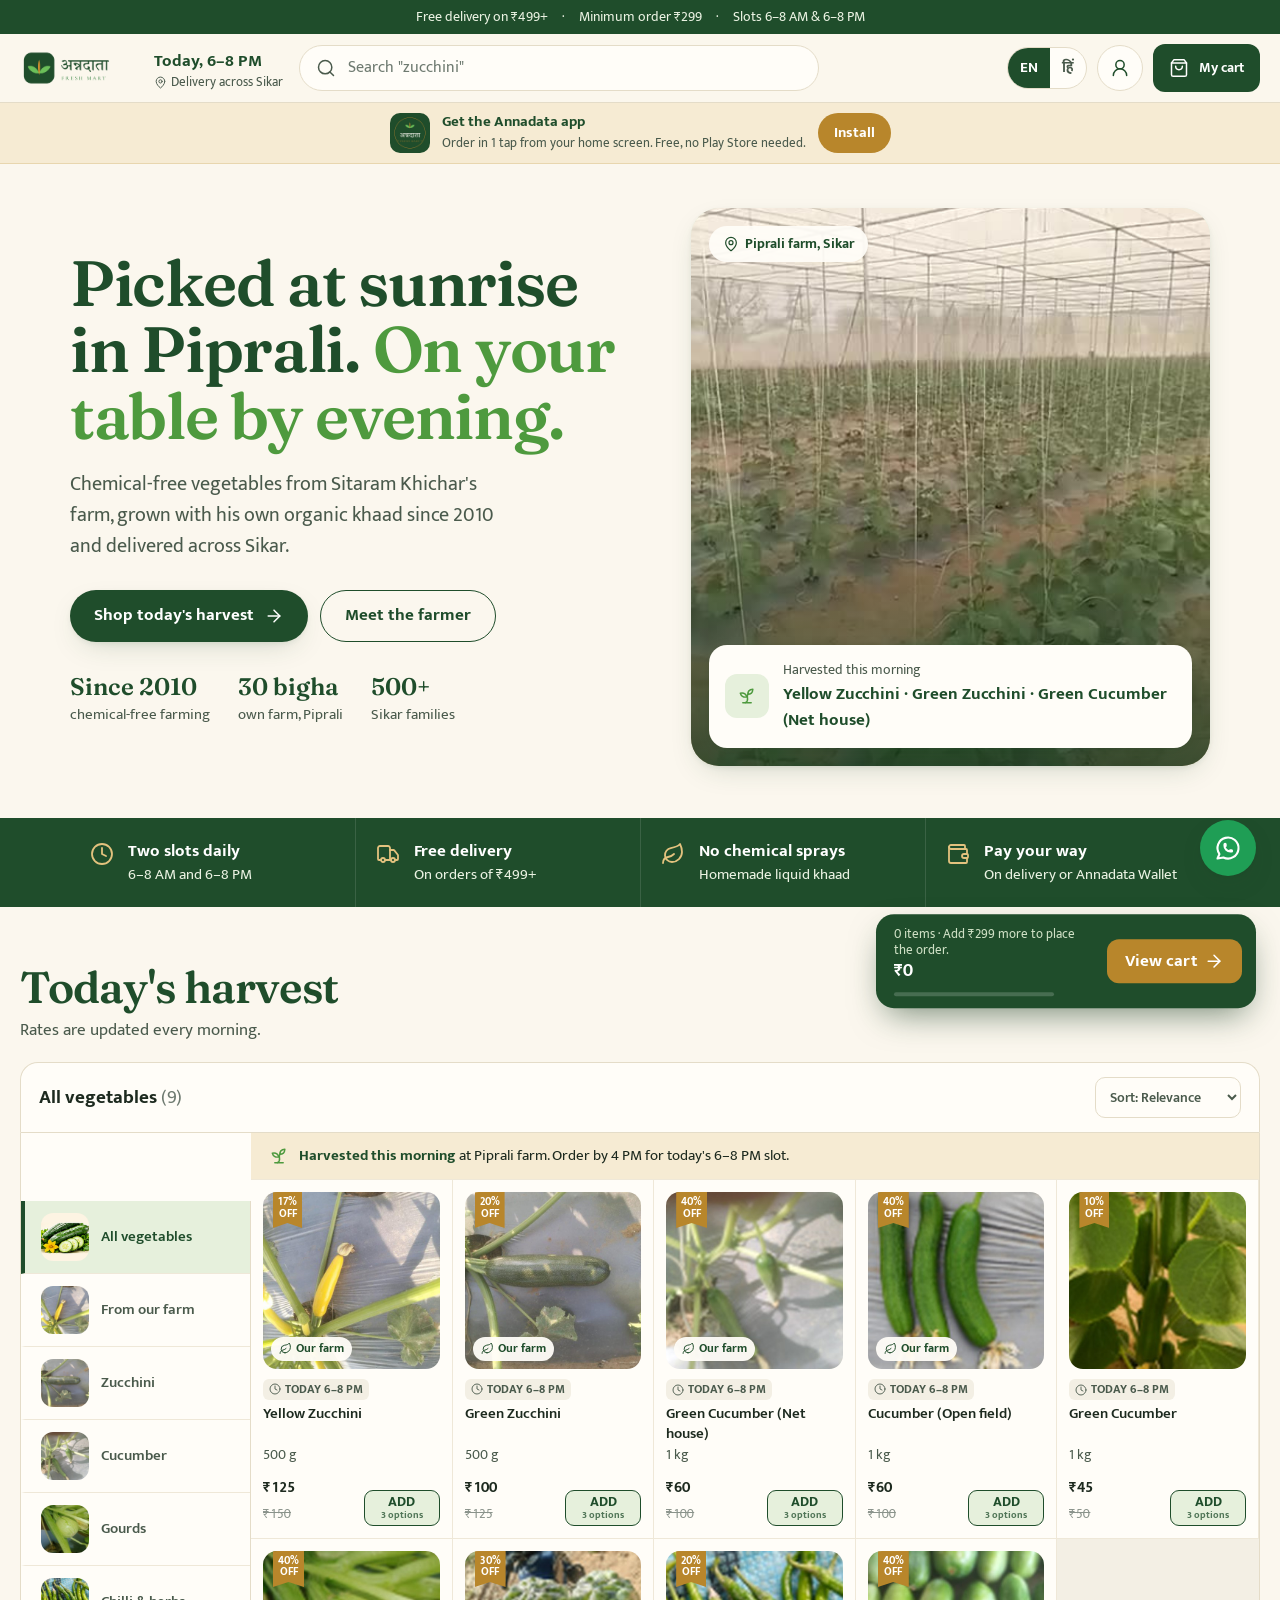
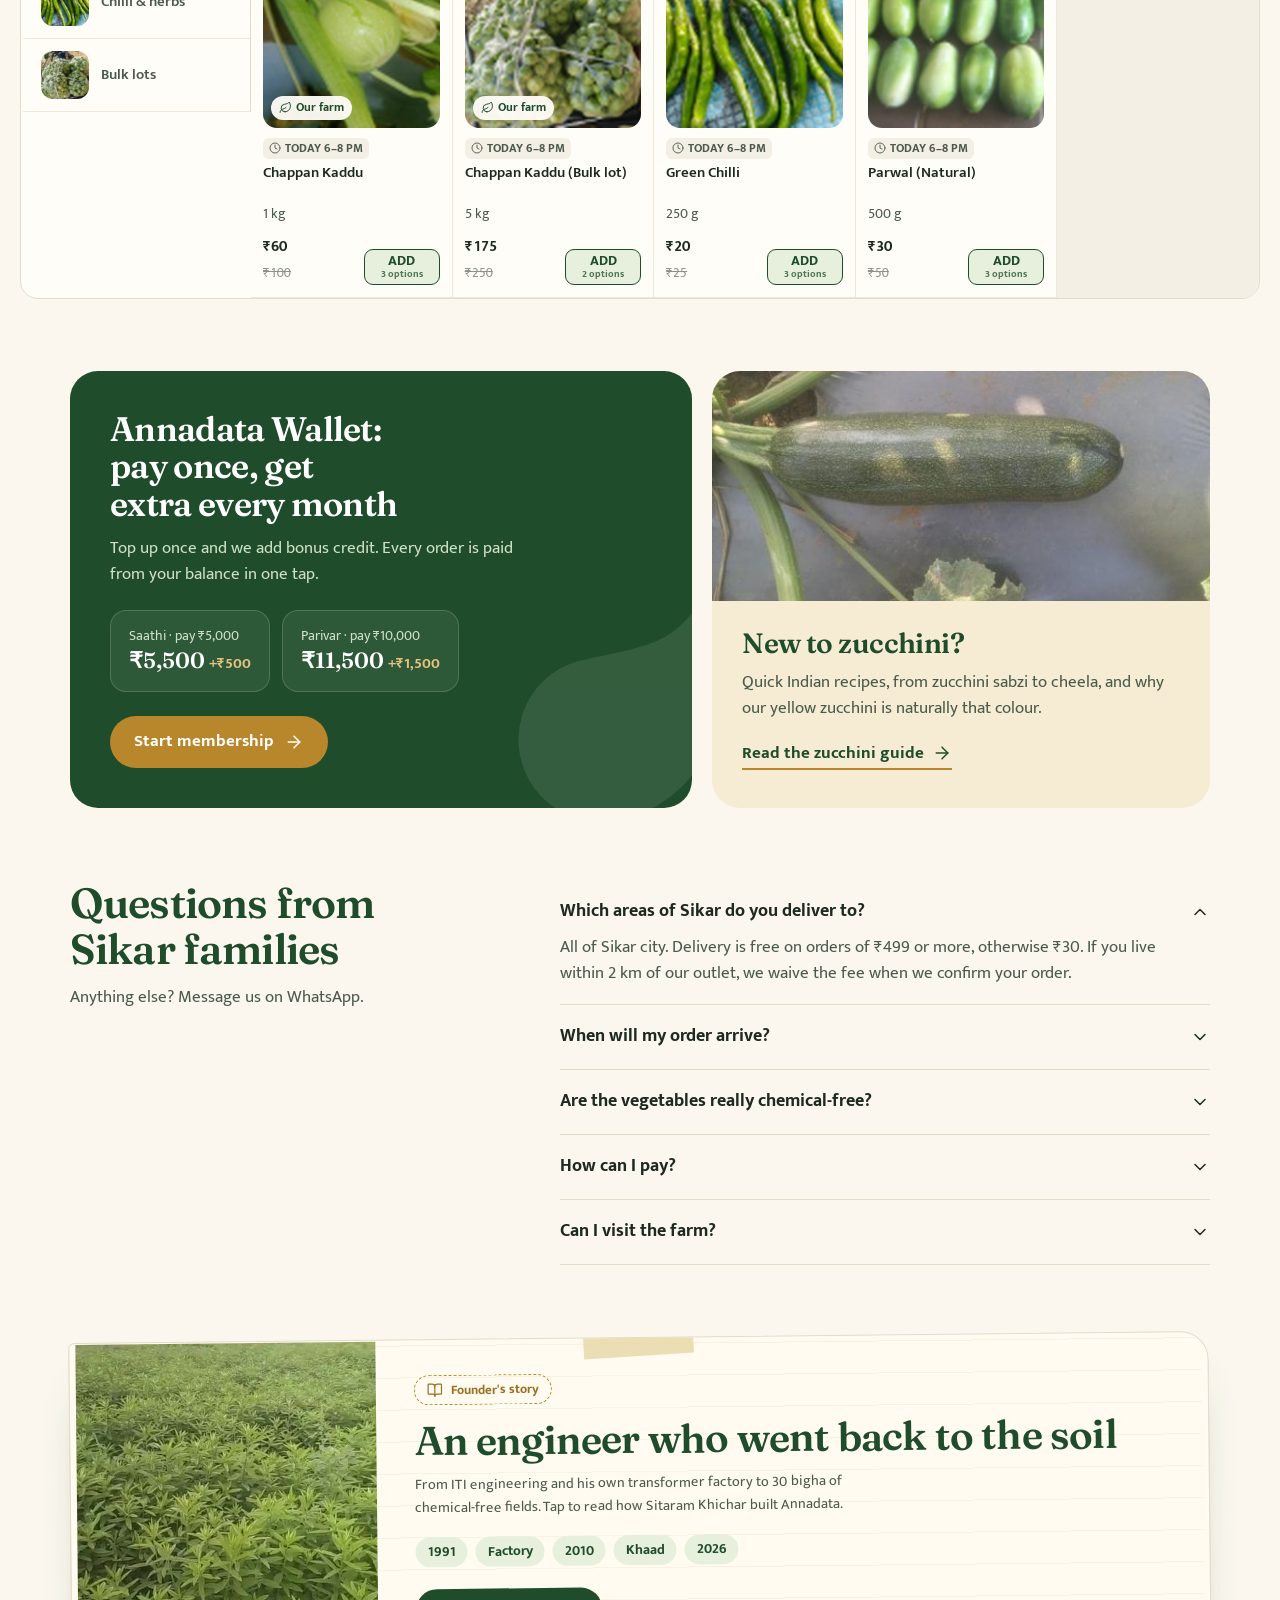
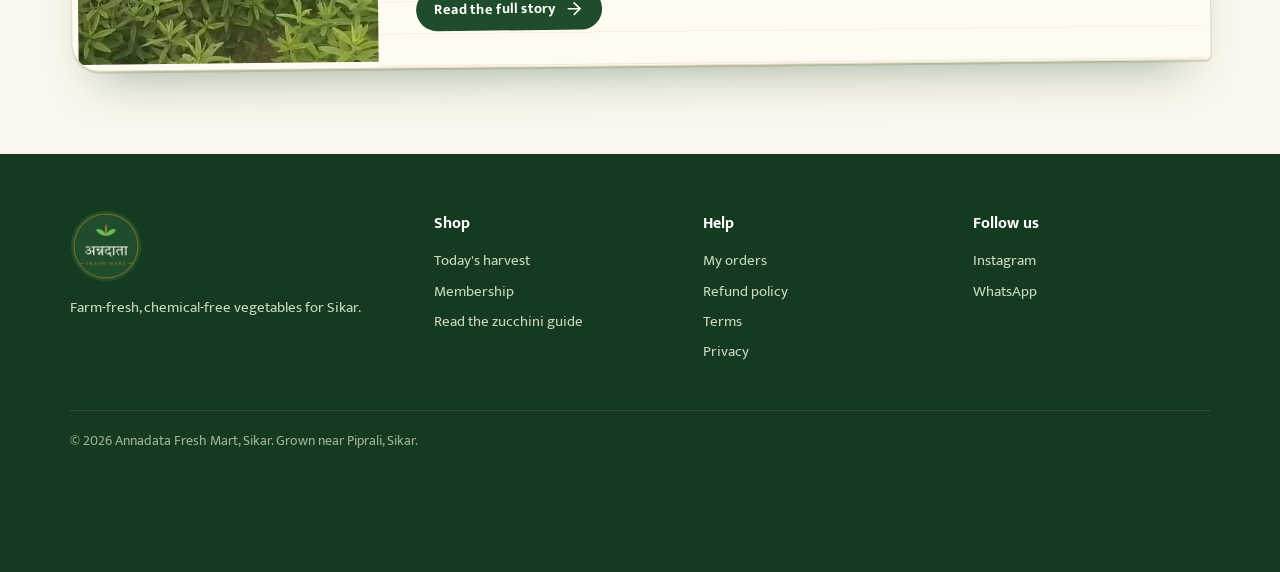
==== commit be3bc1cd: "Always-visible install bar until the app is installed - Gold bar under the header on every device th" ====
--- a/index.html
+++ b/index.html
@@ -16,7 +16,7 @@
 <meta name="apple-mobile-web-app-title" content="Annadata">
 <link rel="preload" href="assets/fonts/mukta-latin-400-normal.woff2" as="font" type="font/woff2" crossorigin>
 <link rel="preload" href="assets/fonts/fraunces-latin-600-normal.woff2" as="font" type="font/woff2" crossorigin>
-<link rel="stylesheet" href="style.css?v=2">
+<link rel="stylesheet" href="style.css?v=4">
 </head>
 <body>
 <svg width="0" height="0" style="position:absolute" aria-hidden="true">
@@ -57,6 +57,7 @@
 <div class="msearch"><label class="search"><svg class="i"><use href="#search"/></svg><span class="sr" data-t="searchLabel"></span><input type="search" class="q-in" data-ph="searchPh" autocomplete="off"></label></div>
 </header>
 
+<div class="ibar" id="ibar" hidden><img src="assets/icon-192.png" alt="" width="40" height="40"><div><b data-t="ibTitle"></b><small data-t="ibSub"></small></div><button class="btn btn-g" type="button" id="ibBtn" data-t="ibBtn"></button></div>
 <main id="top">
 <section class="hero"><div class="wrap">
   <div>
@@ -178,11 +179,12 @@
   </div>
 </section>
 
+<div class="sheet" id="instSheet" role="dialog" aria-modal="true" aria-labelledby="instTitle"><button class="x" type="button" data-close aria-label="Close"><svg class="i"><use href="#x"/></svg></button><h4 id="instTitle" data-t="ihTitle"></h4><p class="sub" data-t="ihSub"></p><ol class="isteps" id="instSteps"></ol></div>
 <div class="toast" id="toast" role="status" aria-live="polite"></div>
 
 <script src="assets/supabase.js"></script>
-<script src="config.js?v=2"></script>
-<script src="app.js?v=2"></script>
+<script src="config.js?v=4"></script>
+<script src="app.js?v=4"></script>
 <script>if("serviceWorker" in navigator){addEventListener("load",()=>navigator.serviceWorker.register("sw.js").catch(()=>{}))}</script>
 </body>
 </html>
--- a/style.css
+++ b/style.css
@@ -402,3 +402,24 @@
   .mbar{left:auto;right:24px;bottom:24px;width:380px}
 }
 @media (prefers-reduced-motion:reduce){*,*::before,*::after{transition:none!important;animation:none!important;scroll-behavior:auto!important}.tl li{opacity:1;transform:none}}
+
+/* order tracker */
+.trk{display:grid;grid-template-columns:repeat(4,1fr);margin:12px 0 6px;position:relative}
+.trk::before{content:"";position:absolute;left:12.5%;right:12.5%;top:11px;height:3px;background:var(--line)}
+.trk .bar{position:absolute;left:12.5%;top:11px;height:3px;background:var(--leaf);transition:width .5s var(--ease)}
+.trk .st{text-align:center;position:relative;font-size:11.5px;color:var(--ink-3);line-height:1.2}
+.trk .st i{display:grid;place-items:center;width:24px;height:24px;margin:0 auto 5px;border-radius:99px;background:var(--paper);border:3px solid var(--line);font-style:normal;font-size:12px;color:#fff;font-weight:700}
+.trk .st.done i{background:var(--leaf);border-color:var(--leaf)}
+.trk .st.now i{border-color:var(--leaf);background:#fff;box-shadow:0 0 0 4px var(--leaf-soft)}
+.trk .st.done,.trk .st.now{color:var(--ink);font-weight:700}
+.msgline{font-size:13.5px;background:var(--leaf-soft);color:var(--forest);padding:8px 10px;border-radius:10px;margin-top:8px}
+
+/* install bar */
+.ibar{display:flex;align-items:center;gap:12px;background:var(--gold-soft);border-bottom:1px solid #E8D6AE;padding:10px 16px;max-width:none}
+.ibar img{width:40px;height:40px;border-radius:10px;flex:none}
+.ibar div{flex:1;min-width:0;line-height:1.25}.ibar b{display:block;font-size:15px;color:var(--forest)}.ibar small{font-size:13px;color:var(--ink-2)}
+.ibar .btn{min-height:40px;padding:0 16px;font-size:14.5px;white-space:nowrap}
+@media (min-width:901px){.ibar{justify-content:center}.ibar div{flex:0 1 auto}}
+.isteps{padding-left:22px;margin:6px 0 4px;font-size:16px;line-height:1.5}
+.isteps li{margin:10px 0}.isteps b{color:var(--forest)}
+@media (max-width:900px){.hdr .del{flex:1;min-width:0}.hdr .del b{font-size:14px;overflow:hidden;text-overflow:ellipsis}.hdr .del small{overflow:hidden;text-overflow:ellipsis}}
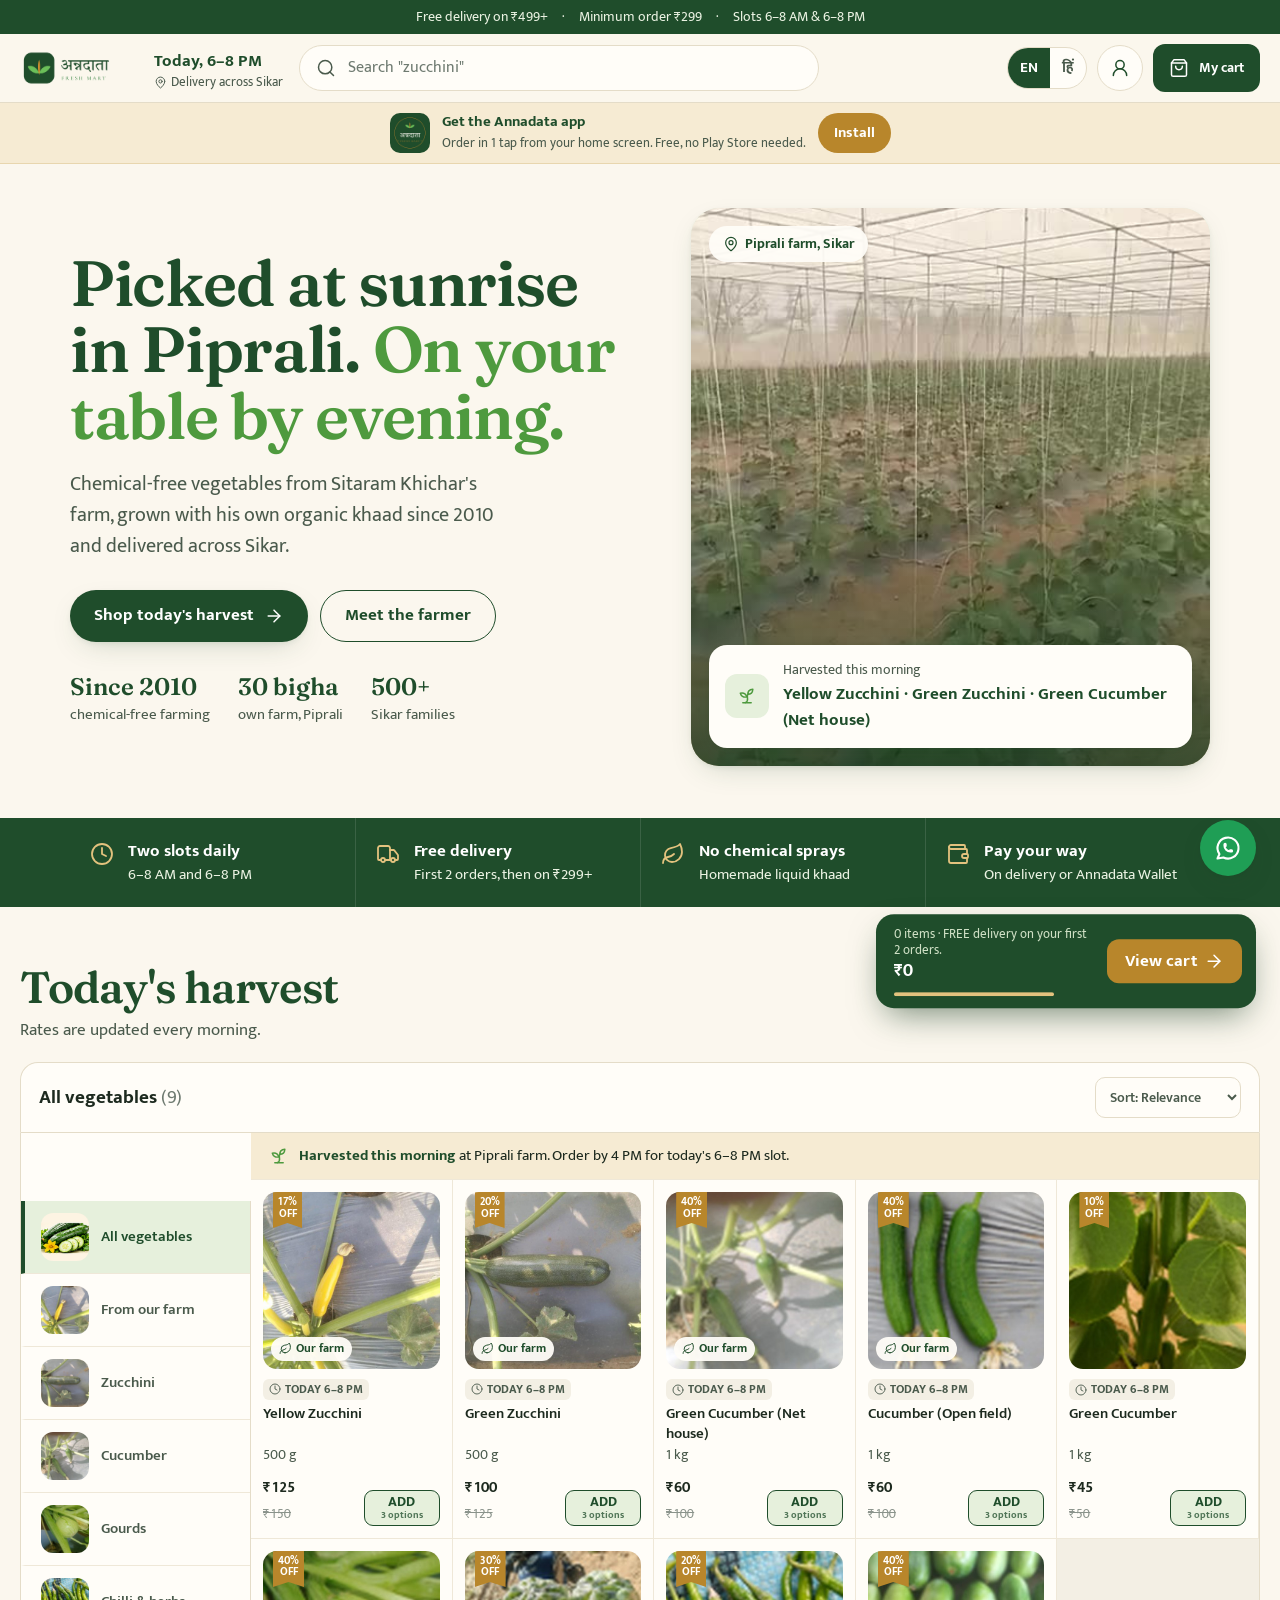
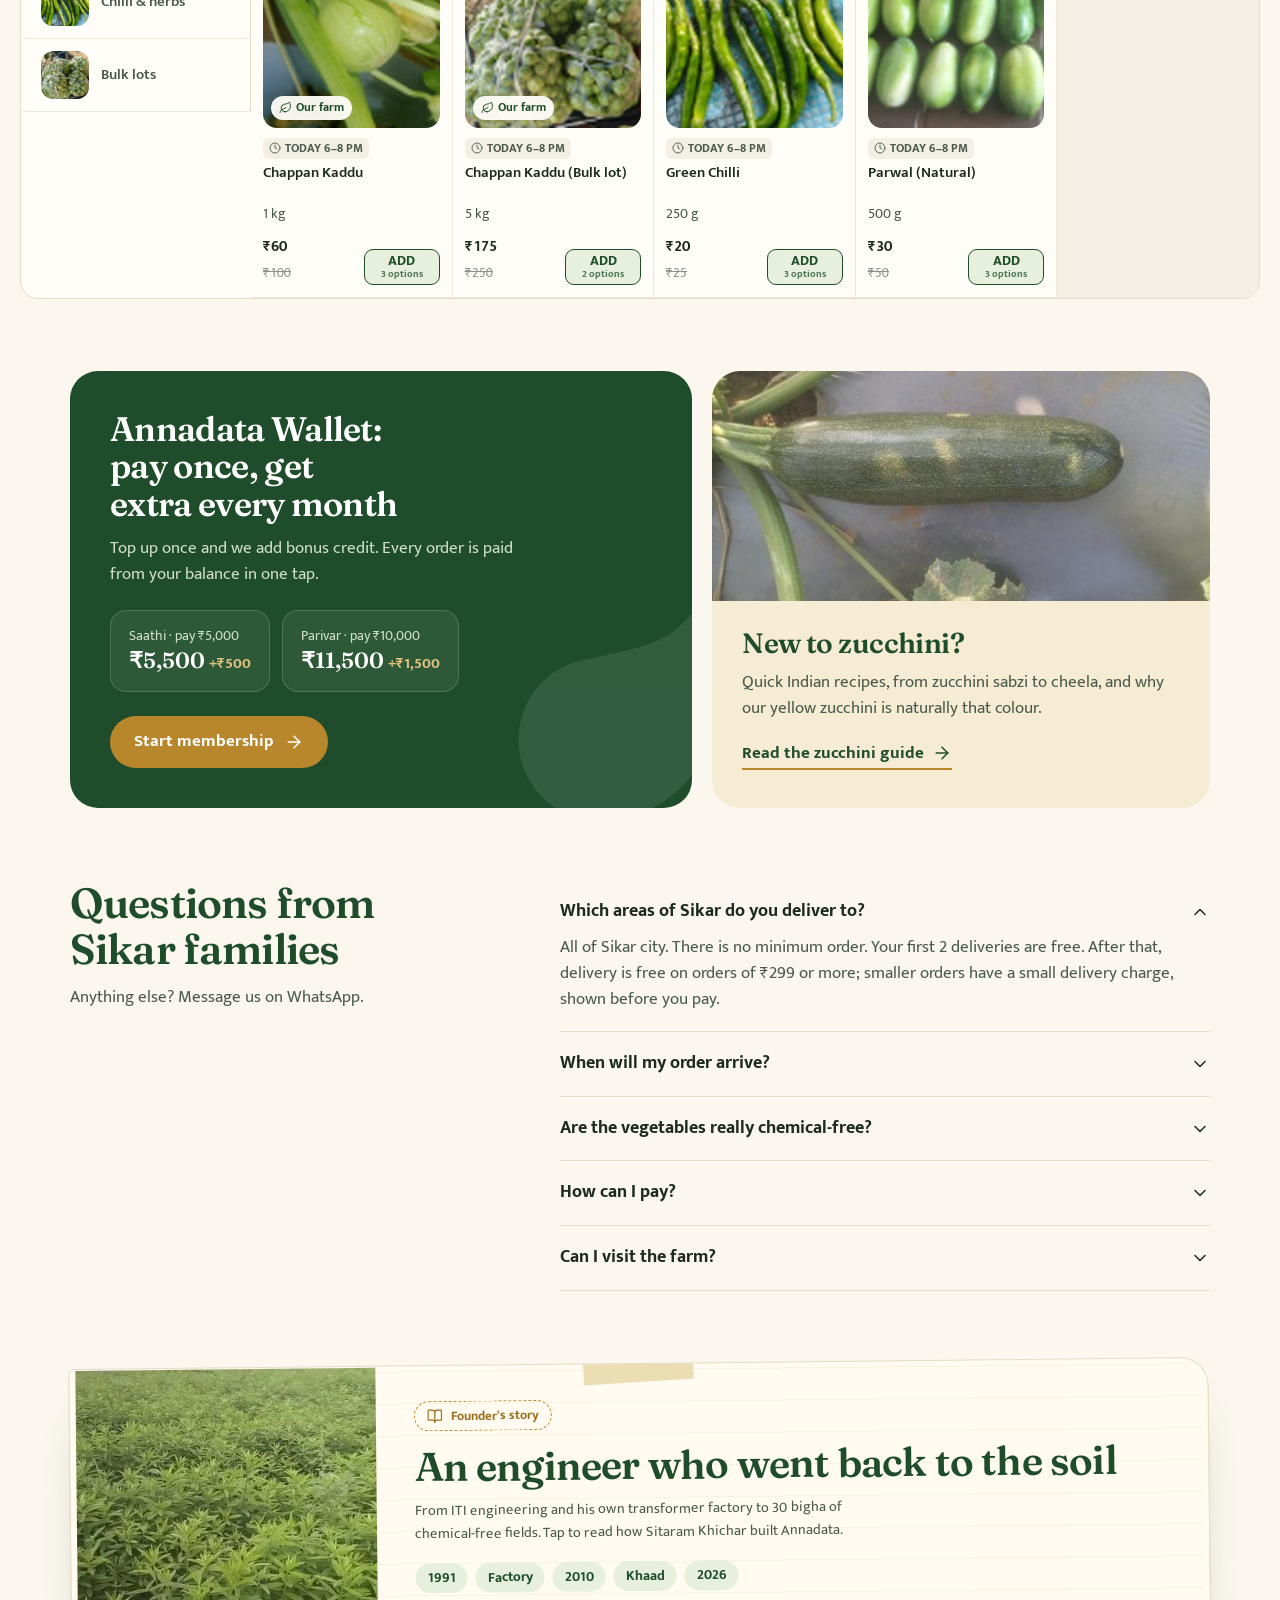
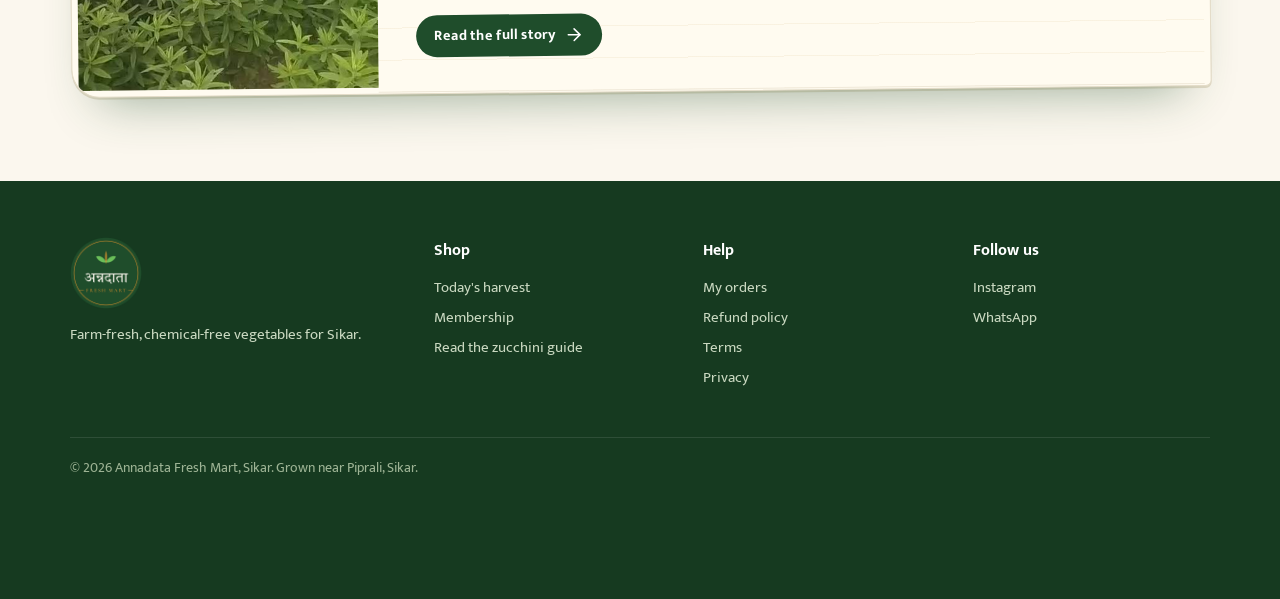
==== commit b6ec9fc3: "Delivery rules: no minimum order, first 2 deliveries free, then free on Rs 299+; policy page generat" ====
--- a/index.html
+++ b/index.html
@@ -16,7 +16,13 @@
 <meta name="apple-mobile-web-app-title" content="Annadata">
 <link rel="preload" href="assets/fonts/mukta-latin-400-normal.woff2" as="font" type="font/woff2" crossorigin>
 <link rel="preload" href="assets/fonts/fraunces-latin-600-normal.woff2" as="font" type="font/woff2" crossorigin>
-<link rel="stylesheet" href="style.css?v=4">
+<link rel="stylesheet" href="style.css?v=7">
+<script>window.__bip=null;addEventListener("beforeinstallprompt",function(e){e.preventDefault();window.__bip=e;document.dispatchEvent(new Event("af-can-install"))});</script>
+<!-- Google Analytics (Google tag) -->
+<script async src="https://www.googletagmanager.com/gtm.js?id=GTM-MXP9XXDD"></script>
+<script>window.dataLayer=window.dataLayer||[];function gtag(){dataLayer.push(arguments);}gtag('js',new Date());</script>
+<!-- Microsoft Clarity -->
+<script>(function(c,l,a,r,i,t,y){c[a]=c[a]||function(){(c[a].q=c[a].q||[]).push(arguments)};t=l.createElement(r);t.async=1;t.src="https://www.clarity.ms/tag/"+i;y=l.getElementsByTagName(r)[0];y.parentNode.insertBefore(t,y);})(window,document,"clarity","script","zek0kznidj");</script>
 </head>
 <body>
 <svg width="0" height="0" style="position:absolute" aria-hidden="true">
@@ -179,12 +185,12 @@
   </div>
 </section>
 
-<div class="sheet" id="instSheet" role="dialog" aria-modal="true" aria-labelledby="instTitle"><button class="x" type="button" data-close aria-label="Close"><svg class="i"><use href="#x"/></svg></button><h4 id="instTitle" data-t="ihTitle"></h4><p class="sub" data-t="ihSub"></p><ol class="isteps" id="instSteps"></ol></div>
+<div class="sheet" id="instSheet" role="dialog" aria-modal="true" aria-labelledby="instTitle"><button class="x" type="button" data-close aria-label="Close"><svg class="i"><use href="#x"/></svg></button><h4 id="instTitle" data-t="ihTitle"></h4><p class="sub" data-t="ihSub"></p><div id="instNow"></div><ol class="isteps" id="instSteps"></ol></div>
 <div class="toast" id="toast" role="status" aria-live="polite"></div>
 
 <script src="assets/supabase.js"></script>
-<script src="config.js?v=4"></script>
-<script src="app.js?v=4"></script>
+<script src="config.js?v=7"></script>
+<script src="app.js?v=7"></script>
 <script>if("serviceWorker" in navigator){addEventListener("load",()=>navigator.serviceWorker.register("sw.js").catch(()=>{}))}</script>
 </body>
 </html>
